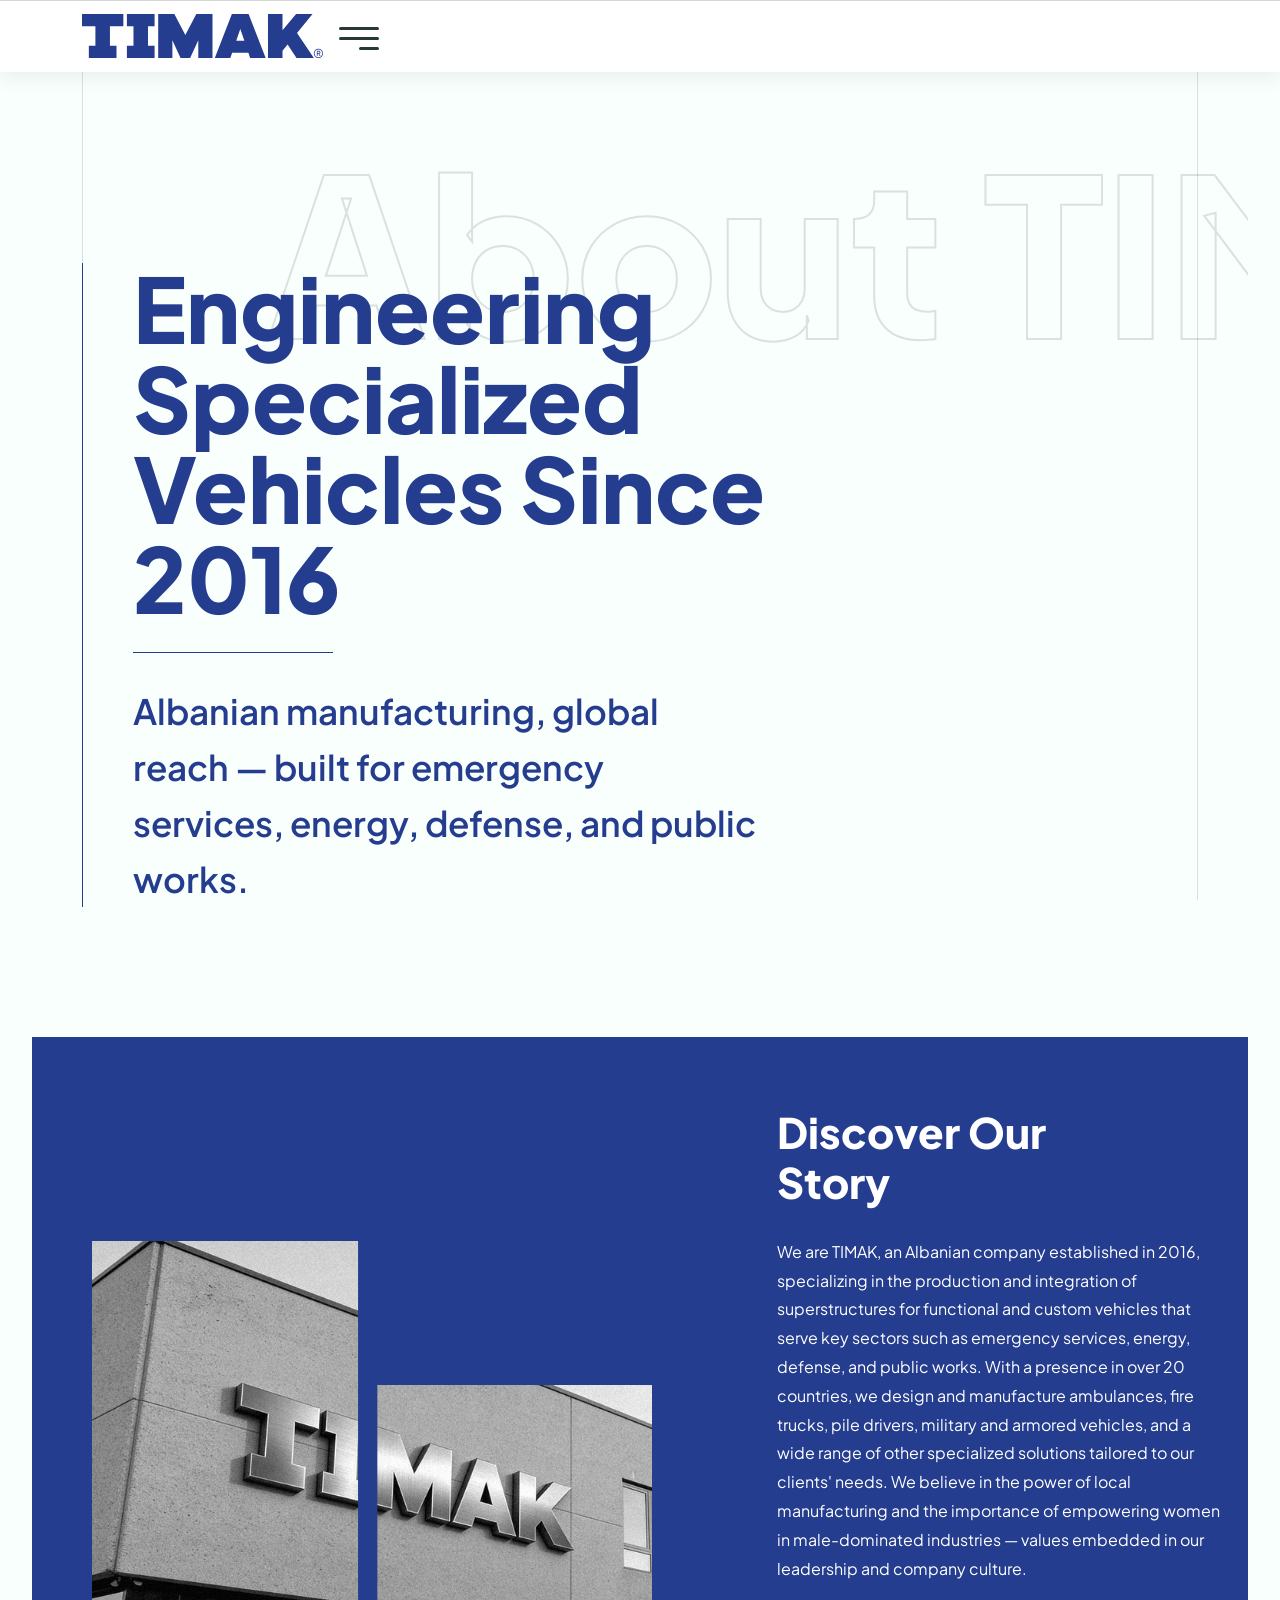
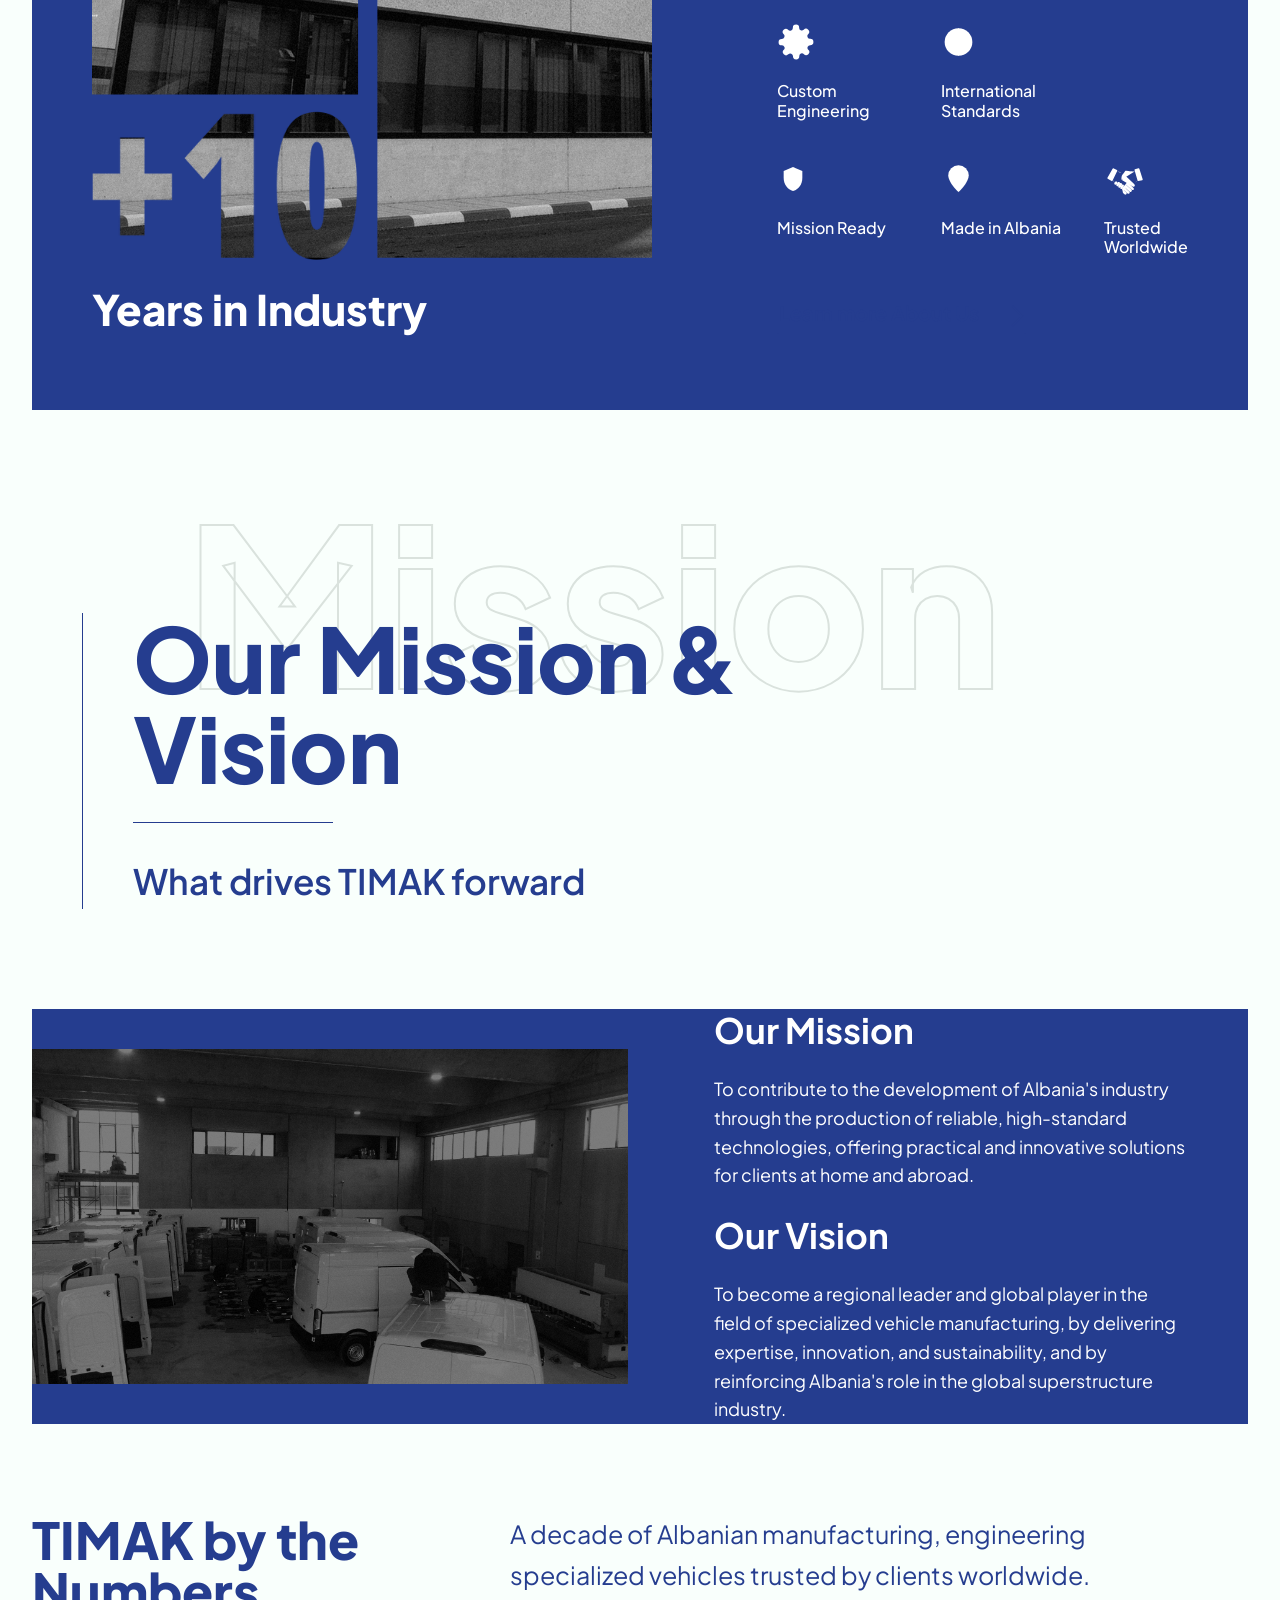
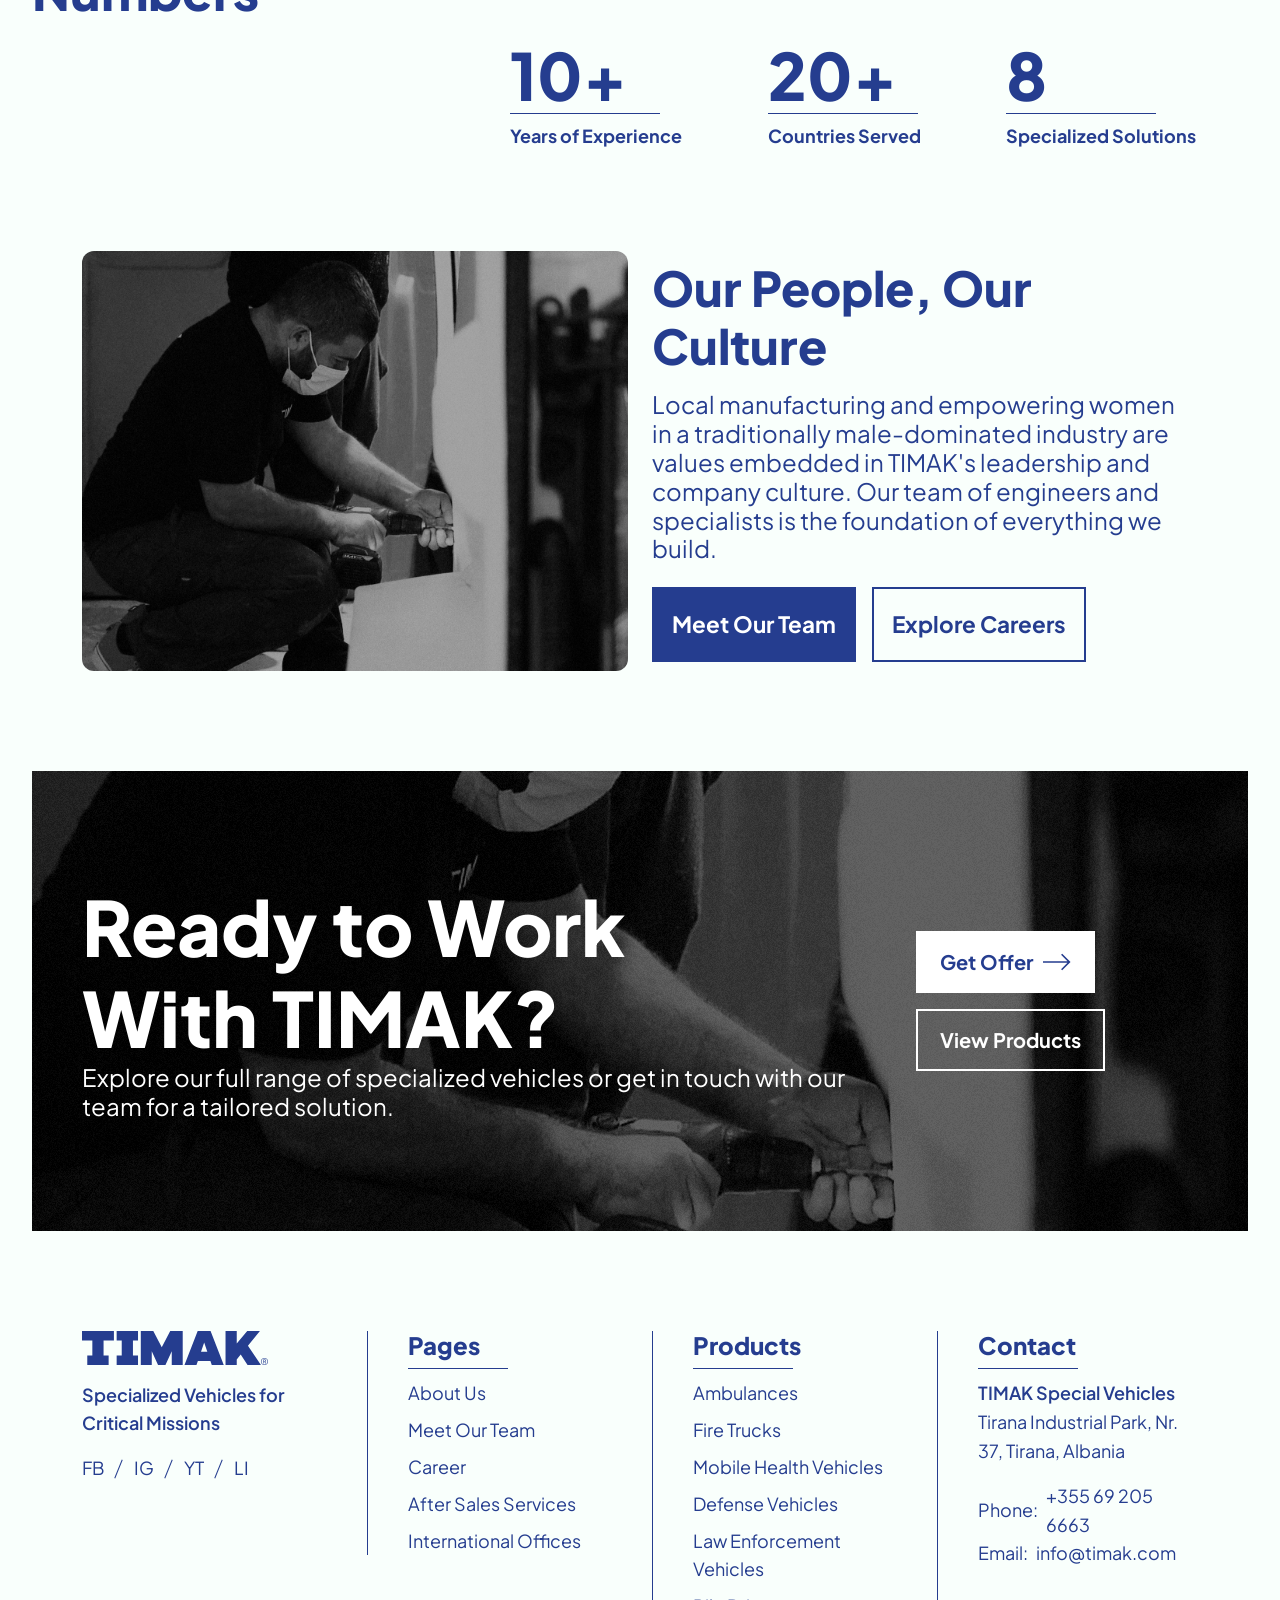
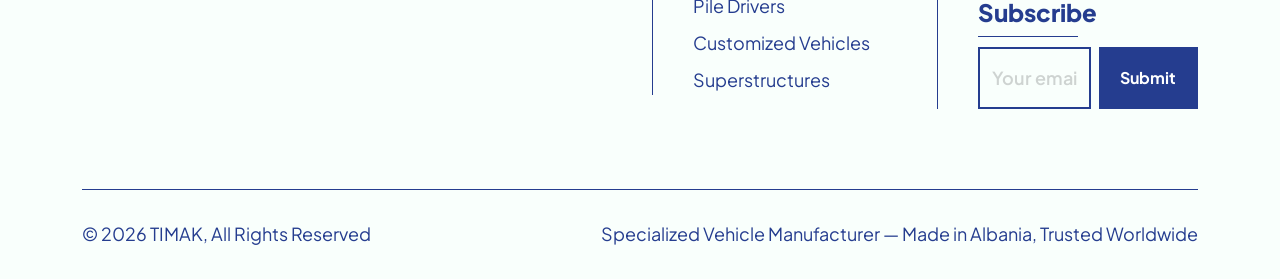
==== about-us.html @ 194fe2da "TIMAK first version" ====
<!doctype html>
<html lang="en">

	<head>
		<meta charset="utf-8">
        <meta name="theme-color"  content="#0e2a52">
		<meta name="viewport" content="width=device-width, initial-scale=1">
		<meta name="description" content="TIMAK is an Albanian manufacturer of specialized vehicles established in 2016 — ambulances, firefighting vehicles, defence vehicles, pile drivers, and superstructures, trusted in over 20 countries." data-i18n-content="seo.about.description">
		<title data-i18n-doctitle="seo.about.title">About Us | TIMAK Specialized Vehicle Manufacturer</title>
		<link rel="shortcut icon" type="images/png" href="assets/images/fav-icon/favicon.ico">

		<link rel="preconnect" href="https://fonts.googleapis.com">
		<link rel="preconnect" href="https://fonts.gstatic.com" crossorigin>
		<link href="https://fonts.googleapis.com/css2?family=Plus+Jakarta+Sans:ital,wght@0,300;0,400;0,500;0,600;0,700;0,800;1,400;1,500;1,600;1,700;1,800&display=swap" rel="stylesheet">

		<link rel="stylesheet" href="assets/css/swiper-bundle.min.css">
		<link rel="stylesheet" href="assets/css/odometer.css">
		<link rel="stylesheet" href="assets/css/animate.css">
		<link rel="stylesheet" href="assets/css/magnific-popup.css">
		<link rel="stylesheet" href="assets/css/style.css">
		<link rel="stylesheet" href="assets/css/rtl.css">

		<style>
			.timak-logo-header{ height:38px; width:auto; display:block; }
			.timak-logo-footer{ height:34px; width:auto; display:block; }
			@media (min-width: 1200px){ .timak-logo-header{ height:44px; } }
			.lang-dropdown .dropdown-menu{ min-width:6rem; }
			.team-placeholder{ background-image:url('assets/images/photos/TIMAK_15.jpg'); background-size:cover; background-position:center; }
			.about-value-image img{ width:100%; height:100%; object-fit:cover; border-radius:12px; }
			.about-contents-start{ max-width:560px; width:100%; }
			.about-contents-start img{ width:100%; height:auto; }
			.stroke-heading.about-svg-icon{ --bs-stroke-heading-color:#fff; }
			.about-value-image{ height:300px; }
			@media (min-width:768px){ .about-value-image{ height:360px; } }
			@media (min-width:992px){ .about-value-image{ height:420px; } }
		</style>

	</head>



	<body>
		<div class="page">

			<div class="w-100 h-100 position-fixed top-0 start-0 page-lines">
				<div class="container position-relative h-100">
					<span class="page-line-start position-absolute h-100"></span>
					<span class="page-line-end position-absolute h-100"></span>
				</div>
			</div>

			<!--Header Section ======================-->
			<header class="section-header header-1 industria-nav sticky-navbar header-bg-1">
				<nav class="navbar navbar-expand-xxl navbar-light nav-border hover-menu">
					<div class="container">
						<div class="d-flex align-items-center justify-content-between d-xxl-none">
							<a href="index.html" class="navbar-brand logo">
								<img src="assets/images/timak-logo-horizontal.svg" class="timak-logo-header" alt="TIMAK - Specialized Vehicle Manufacturer">
							</a>
							<a href="#" class="toggler-icon text-decoration-none d-block" data-bs-toggle="offcanvas" data-bs-target="#industriaNavbar" aria-controls="industriaNavbar" aria-label="Toggle navigation">
								<svg width="40" height="23" viewBox="0 0 40 23" fill="none" xmlns="http://www.w3.org/2000/svg">
									<line x1="1.5" y1="1.5" x2="38.5" y2="1.5" stroke="#253B2F" stroke-width="3" stroke-linecap="round"/>
									<line x1="1.5" y1="11.5" x2="38.5" y2="11.5" stroke="#253B2F" stroke-width="3" stroke-linecap="round"/>
									<line x1="21.5" y1="21.5" x2="38.5" y2="21.5" stroke="#253B2F" stroke-width="3" stroke-linecap="round"/>
								</svg>
							</a>
						</div>
						<div class="collapse navbar-collapse">
							<div class="d-flex align-items-center justify-content-between flex-grow-1">
								<a href="index.html" class="navbar-brand logo d-none d-xxl-flex align-items-center me-4" style="margin-right:56px;">
									<img src="assets/images/timak-logo-horizontal.svg" class="timak-logo-header" alt="TIMAK - Specialized Vehicle Manufacturer">
								</a>
								<ul class="navbar-nav flex-grow-1 align-items-xl-center justify-content-xl-between gap-3">
									<li class="nav-item">
										<a class="nav-link" href="index.html" aria-label="nav-links" data-i18n="nav.home">Home</a>
									</li>
									<li class="nav-item dropdown">
										<a class="nav-link d-flex gap-2 align-items-center" href="products.html" aria-label="nav-links" data-bs-toggle="dropdown-hover" aria-expanded="false"><span data-i18n="nav.products">Products</span><span class="dropdown-icon">
												<svg width="12" height="9" viewBox="0 0 12 9" fill="none" xmlns="http://www.w3.org/2000/svg">
													<path d="M11 8L6 2L1 8"/>
												</svg>
											</span>
										</a>
										<div class="dropdown-menu dropdown-menu-lg">
											<div class="row">
												<div class="col-lg-6">
													<div class="d-flex flex-column">
														<a class="dropdown-item" href="products.html#ambulances" aria-label="single-pages"><span class="link-hover-animation-1" data-i18n="nav.products.ambulances">Ambulances</span></a>
														<a class="dropdown-item" href="products.html#firefighting-vehicles" aria-label="single-pages"><span class="link-hover-animation-1" data-i18n="nav.products.firefighting">Firefighting Vehicles</span></a>
														<a class="dropdown-item" href="products.html#mobile-health-vehicles" aria-label="single-pages"><span class="link-hover-animation-1" data-i18n="nav.products.mobileHealth">Mobile Health Vehicles</span></a>
														<a class="dropdown-item" href="products.html#law-enforcement-vehicles" aria-label="single-pages"><span class="link-hover-animation-1" data-i18n="nav.products.lawEnforcement">Law Enforcement Vehicles</span></a>
													</div>
												</div>
												<div class="col-lg-6">
													<div class="d-flex flex-column dropdown-items-separator separator">
														<a class="dropdown-item" href="products.html#defence-vehicles" aria-label="single-pages"><span class="link-hover-animation-1" data-i18n="nav.products.defence">Defence Vehicles</span></a>
														<a class="dropdown-item" href="products.html#pile-drivers" aria-label="single-pages"><span class="link-hover-animation-1" data-i18n="nav.products.pileDrivers">Pile Drivers</span></a>
														<a class="dropdown-item" href="products.html#customized-vehicles" aria-label="single-pages"><span class="link-hover-animation-1" data-i18n="nav.products.customized">Customized Vehicles</span></a>
														<a class="dropdown-item" href="products.html#superstructures" aria-label="single-pages"><span class="link-hover-animation-1" data-i18n="nav.products.superstructures">SuperStructures</span></a>
													</div>
												</div>
											</div>
										</div>
									</li>
									<li class="nav-item">
										<a class="nav-link" href="after-sales-services.html" aria-label="nav-links" data-i18n="nav.afterSales">After Sales Services</a>
									</li>
									<li class="nav-item dropdown ">
                                        <a class="nav-link d-flex gap-2 align-items-center active" aria-current="page" href="#" aria-label="nav-links" data-bs-toggle="dropdown" aria-expanded="false"><span data-i18n="nav.company">Company</span><span class="dropdown-icon">
                                                <svg width="12" height="9" viewBox="0 0 12 9" fill="none" xmlns="http://www.w3.org/2000/svg">
                                                    <path d="M11 8L6 2L1 8"/>
                                                </svg>
                                            </span>
                                        </a>
                                        <ul class="dropdown-menu">
                                            <li><a class="dropdown-item" href="about-us.html" aria-label="single-pages"><span class="link-hover-animation-1" data-i18n="nav.company.aboutUs">About Us</span></a></li>
                                            <li><a class="dropdown-item" href="team.html" aria-label="single-pages"><span class="link-hover-animation-1" data-i18n="nav.company.team">Meet Our Team</span></a></li>
                                            <li><a class="dropdown-item" href="career.html" aria-label="single-pages"><span class="link-hover-animation-1" data-i18n="nav.company.career">Career</span></a></li>
                                            <li><a class="dropdown-item" href="international-offices.html" aria-label="single-pages"><span class="link-hover-animation-1" data-i18n="nav.company.offices">International Offices</span></a></li>
                                        </ul>
                                    </li>
									<li class="nav-item">
										<a class="nav-link" href="contact.html" data-i18n="nav.contact">Contact Us</a>
									</li>
									<li class="nav-item dropdown lang-dropdown">
										<a class="nav-link d-flex gap-2 align-items-center" href="#" aria-label="language switcher" data-bs-toggle="dropdown" aria-expanded="false">
											EN
											<span class="dropdown-icon">
												<svg width="12" height="9" viewBox="0 0 12 9" fill="none" xmlns="http://www.w3.org/2000/svg">
													<path d="M11 8L6 2L1 8"/>
												</svg>
											</span>
										</a>
										<ul class="dropdown-menu" data-lang-switcher>
											<li><a class="dropdown-item active" href="#" data-lang="en">EN</a></li>
											<li><a class="dropdown-item" href="#" data-lang="sq">SQ</a></li>
											<li><a class="dropdown-item" href="#" data-lang="ru">RU</a></li>
											<li><a class="dropdown-item" href="#" data-lang="es">ES</a></li>
											<li><a class="dropdown-item" href="#" data-lang="fr">FR</a></li>
											<li><a class="dropdown-item" href="#" data-lang="ar">AR</a></li>
										</ul>
									</li>
								</ul>
							</div>
						</div>
					</div>
					<!-- container-fluid -->
				</nav>

			</header>
			<!--Header Section ======================-->


			<!--Mobile-Header ======================-->
			<nav class="industria-nav" aria-label="Offcanvas navbar large">
				<div class="offcanvas offcanvas-end" data-bs-backdrop="static" tabindex="-1" id="industriaNavbar" aria-labelledby="industriaNavbarLabel">
					<div class="offcanvas-header">
						<span class="offcanvas-title" id="industriaNavbarLabel">
							<a href="index.html" class="navbar-brand logo">
								<img src="assets/images/timak-logo-horizontal.svg" class="timak-logo-header" alt="TIMAK - Specialized Vehicle Manufacturer">
							</a>
						</span>
						<button type="button" class="btn-close" data-bs-dismiss="offcanvas" aria-label="Close"></button>
					</div>
					<div class="offcanvas-body justify-content-between section-full-width">
						<ul class="navbar-nav flex-grow-1 align-items-xl-center gap-3 gap-xl-40 gap-xxl-50">
							<li class="nav-item">
								<a class="nav-link" href="index.html" aria-label="nav-links" data-i18n="nav.home">Home</a>
							</li>
							<li class="nav-item dropdown">
								<a class="nav-link d-flex gap-2 align-items-center" href="products.html" aria-label="nav-links" data-bs-toggle="dropdown-hover" aria-expanded="false"><span data-i18n="nav.products">Products</span><span class="dropdown-icon">
										<svg width="12" height="9" viewBox="0 0 12 9" fill="none" xmlns="http://www.w3.org/2000/svg">
											<path d="M11 8L6 2L1 8"/>
										</svg>
									</span>
								</a>
								<div class="dropdown-menu dropdown-menu-lg">
									<div class="row">
										<div class="col-lg-6">
											<div class="d-flex flex-column">
												<a class="dropdown-item" href="products.html#ambulances" aria-label="single-pages"><span class="link-hover-animation-1" data-i18n="nav.products.ambulances">Ambulances</span></a>
												<a class="dropdown-item" href="products.html#firefighting-vehicles" aria-label="single-pages"><span class="link-hover-animation-1" data-i18n="nav.products.firefighting">Firefighting Vehicles</span></a>
												<a class="dropdown-item" href="products.html#mobile-health-vehicles" aria-label="single-pages"><span class="link-hover-animation-1" data-i18n="nav.products.mobileHealth">Mobile Health Vehicles</span></a>
												<a class="dropdown-item" href="products.html#law-enforcement-vehicles" aria-label="single-pages"><span class="link-hover-animation-1" data-i18n="nav.products.lawEnforcement">Law Enforcement Vehicles</span></a>
											</div>
										</div>
										<div class="col-lg-6">
											<div class="d-flex flex-column dropdown-items-separator separator">
												<a class="dropdown-item" href="products.html#defence-vehicles" aria-label="single-pages"><span class="link-hover-animation-1" data-i18n="nav.products.defence">Defence Vehicles</span></a>
												<a class="dropdown-item" href="products.html#pile-drivers" aria-label="single-pages"><span class="link-hover-animation-1" data-i18n="nav.products.pileDrivers">Pile Drivers</span></a>
												<a class="dropdown-item" href="products.html#customized-vehicles" aria-label="single-pages"><span class="link-hover-animation-1" data-i18n="nav.products.customized">Customized Vehicles</span></a>
												<a class="dropdown-item" href="products.html#superstructures" aria-label="single-pages"><span class="link-hover-animation-1" data-i18n="nav.products.superstructures">SuperStructures</span></a>
											</div>
										</div>
									</div>
								</div>
							</li>
							<li class="nav-item">
								<a class="nav-link" href="after-sales-services.html" aria-label="nav-links" data-i18n="nav.afterSales">After Sales Services</a>
							</li>
							<li class="nav-item dropdown ">
								<a class="nav-link d-flex gap-2 align-items-center active" aria-current="page" href="#" aria-label="nav-links" data-bs-toggle="dropdown" aria-expanded="false"><span data-i18n="nav.company">Company</span><span class="dropdown-icon">
										<svg width="12" height="9" viewBox="0 0 12 9" fill="none" xmlns="http://www.w3.org/2000/svg">
											<path d="M11 8L6 2L1 8"/>
										</svg>
									</span>
								</a>
								<ul class="dropdown-menu">
									<li><a class="dropdown-item" href="about-us.html" aria-label="single-pages"><span class="link-hover-animation-1" data-i18n="nav.company.aboutUs">About Us</span></a></li>
									<li><a class="dropdown-item" href="team.html" aria-label="single-pages"><span class="link-hover-animation-1" data-i18n="nav.company.team">Meet Our Team</span></a></li>
									<li><a class="dropdown-item" href="career.html" aria-label="single-pages"><span class="link-hover-animation-1" data-i18n="nav.company.career">Career</span></a></li>
									<li><a class="dropdown-item" href="international-offices.html" aria-label="single-pages"><span class="link-hover-animation-1" data-i18n="nav.company.offices">International Offices</span></a></li>
								</ul>
							</li>
							<li class="nav-item">
								<a class="nav-link" href="contact.html" data-i18n="nav.contact">Contact Us</a>
							</li>
							<li class="nav-item dropdown lang-dropdown">
								<a class="nav-link d-flex gap-2 align-items-center" href="#" aria-label="language switcher" data-bs-toggle="dropdown" aria-expanded="false">
									EN
									<span class="dropdown-icon">
										<svg width="12" height="9" viewBox="0 0 12 9" fill="none" xmlns="http://www.w3.org/2000/svg">
											<path d="M11 8L6 2L1 8"/>
										</svg>
									</span>
								</a>
								<ul class="dropdown-menu" data-lang-switcher>
									<li><a class="dropdown-item active" href="#" data-lang="en">EN</a></li>
									<li><a class="dropdown-item" href="#" data-lang="sq">SQ</a></li>
									<li><a class="dropdown-item" href="#" data-lang="ru">RU</a></li>
									<li><a class="dropdown-item" href="#" data-lang="es">ES</a></li>
									<li><a class="dropdown-item" href="#" data-lang="fr">FR</a></li>
									<li><a class="dropdown-item" href="#" data-lang="ar">AR</a></li>
								</ul>
							</li>
						</ul>
						<div class="d-flex align-items-center gap-40 gap-xxl-50 pt-30 pt-xl-0">
							<div>
								<a href="contact.html" class="btn btn-primary"><span data-i18n="common.getOffer">Get Offer</span></a>
							</div>
						</div>
					</div>
				</div>
			</nav>
			<!--Mobile-Header ======================-->


			<!--Banner Section ======================-->
			<section class="section-banner position-relative about-1 pt-60">
				<div class="section-full-width">
					<div class="section-title-wrapper position-relative">
						<div class="scroll-move">
							<span class="scrolling-text display-1 fw-extra-bold stroke-title text-stroke stroke-width-2 stroke-opacity-20 stroke-color lh-1" data-i18n="about.banner.eyebrow">About TIMAK</span>
						</div>

						<div class="container">
							<div class="section-title section-separator">
								<h1 class="fw-extra-bold heading-title separator lh-1" data-i18n="home.about.title">Engineering Specialized Vehicles Since 2016</h1>
								<p class="fs-4 fw-semibold mb-0 subtitle subtitle-width" data-i18n="about.banner.subtitle">Albanian manufacturing, global reach — built for emergency services, energy, defense, and public works.</p>
							</div>
						</div>
					</div>
				</div>
			</section>
			<!--Banner Section ======================-->



			<!--About Section ======================-->
			<section class="section-about about-1 section-full-width">
				<div class="about-bg position-relative">
					<div class="d-none d-xl-block">
						<div class="about-contents-start d-flex flex-column gap-4">
							<img src="assets/images/photos/timak10+.png" class="img-fluid" style="max-width:750px;" alt="TIMAK headquarters signage - more than 10 years in the specialized vehicle industry" data-i18n-alt="home.about.imgAlt">
							<h3 class="display-4 fw-extra-bold mb-0 about-title-fs" data-i18n="home.about.yearsInIndustry">Years in Industry</h3>
						</div>
					</div>

					<div class="container">
						<div class="row justify-content-lg-end gy-50 gy-xl-0">
							<div class="col-xxl-6 offset-xxl-3 col-xl-5 offset-xl-3 col-lg-5 offset-lg-3">
								<div class="about-contents-end d-flex flex-column">
									<h3 class="display-4 fw-extra-bold about-title-mb about-title-width about-title-fs" data-i18n="home.about.storyTitle">Discover Our Story</h3>
									<p class="mb-0 about-description"><span data-i18n="home.about.storyText">We are TIMAK, an Albanian company established in 2016, specializing in the production and integration of superstructures for functional and custom vehicles that serve key sectors such as emergency services, energy, defense, and public works. With a presence in over 20 countries, we design and manufacture ambulances, fire trucks, pile drivers, military and armored vehicles, and a wide range of other specialized solutions tailored to our clients' needs. We believe in the power of local manufacturing and the importance of empowering women in male-dominated industries — values embedded in our leadership and company culture.</span>
									<div class="row about-items-pt g-40">
										<div class="col-6 col-sm-4 col-lg-5 col-xl-4 col-xxl-3">
											<div class="d-flex flex-column gap-20">
												<div class="stroke-heading about-svg-icon">
													<svg class="text-line-2" width="38" height="38" viewBox="0 0 24 24" fill="none" stroke-width="1.6" stroke-linecap="round" stroke-linejoin="round" xmlns="http://www.w3.org/2000/svg">
														<circle cx="12" cy="12" r="3"/>
														<path d="M19.4 15a1.65 1.65 0 0 0 .33 1.82l.06.06a2 2 0 1 1-2.83 2.83l-.06-.06a1.65 1.65 0 0 0-1.82-.33 1.65 1.65 0 0 0-1 1.51V21a2 2 0 0 1-4 0v-.09A1.65 1.65 0 0 0 9 19.4a1.65 1.65 0 0 0-1.82.33l-.06.06a2 2 0 1 1-2.83-2.83l.06-.06a1.65 1.65 0 0 0 .33-1.82 1.65 1.65 0 0 0-1.51-1H3a2 2 0 0 1 0-4h.09A1.65 1.65 0 0 0 4.6 9a1.65 1.65 0 0 0-.33-1.82l-.06-.06a2 2 0 1 1 2.83-2.83l.06.06a1.65 1.65 0 0 0 1.82.33H9a1.65 1.65 0 0 0 1-1.51V3a2 2 0 0 1 4 0v.09a1.65 1.65 0 0 0 1 1.51 1.65 1.65 0 0 0 1.82-.33l.06-.06a2 2 0 1 1 2.83 2.83l-.06.06a1.65 1.65 0 0 0-.33 1.82V9a1.65 1.65 0 0 0 1.51 1H21a2 2 0 0 1 0 4h-.09a1.65 1.65 0 0 0-1.51 1z"/>
													</svg>
												</div>
												<h6 class="fw-medium mb-0 about-list-title" data-i18n="home.about.item1">Custom Engineering</h6>
											</div>
										</div>
										<!-- col-3 -->
										<div class="col-6 col-sm-4 col-lg-6 col-xl-5 col-xxl-4">
											<div class="d-flex flex-column gap-20">
												<div class="stroke-heading about-svg-icon">
													<svg class="text-line-2" width="35" height="35" viewBox="0 0 24 24" fill="none" stroke-width="1.6" stroke-linecap="round" stroke-linejoin="round" xmlns="http://www.w3.org/2000/svg">
														<circle cx="12" cy="12" r="9.5"/>
														<line x1="2.5" y1="12" x2="21.5" y2="12"/>
														<path d="M12 2.5c2.5 2.6 4 6 4 9.5s-1.5 6.9-4 9.5c-2.5-2.6-4-6-4-9.5s1.5-6.9 4-9.5z"/>
													</svg>
												</div>
												<h6 class="fw-medium mb-0 about-list-title" data-i18n="home.about.item2">International Standards</h6>
											</div>
										</div>
										<!-- col-4 -->
										 <div class="col-6 col-sm-4 col-lg-5 col-xl-4 col-xxl-3">
											<div class="d-flex flex-column gap-20">
												<div class="stroke-heading about-svg-icon">
													<svg class="text-line-2" width="32" height="32" viewBox="0 0 24 24" fill="none" stroke-width="1.6" stroke-linecap="round" stroke-linejoin="round" xmlns="http://www.w3.org/2000/svg">
														<path d="M12 3l7 3v5.2c0 4.8-3 8.6-7 9.8-4-1.2-7-5-7-9.8V6l7-3z"/>
														<path d="M9 12.2l2 2 4-4.4"/>
													</svg>
												</div>
												<h6 class="fw-medium mb-0 about-list-title" data-i18n="home.about.item3">Mission Ready</h6>
											</div>
										 </div>

										<div class="col-6 col-sm-4 col-lg-5 col-xl-4 col-xxl-3">
											<div class="d-flex flex-column gap-20">
												<div class="stroke-heading about-svg-icon">
													<svg class="text-line-2" width="35" height="35" viewBox="0 0 24 24" fill="none" stroke-width="1.6" stroke-linecap="round" stroke-linejoin="round" xmlns="http://www.w3.org/2000/svg">
														<path d="M12 21s7-6.3 7-11.5A7 7 0 0 0 5 9.5C5 14.7 12 21 12 21z"/>
														<circle cx="12" cy="9.5" r="2.5"/>
													</svg>
												</div>
												<h6 class="fw-medium mb-0 about-list-title" data-i18n="home.about.item4">Made in Albania</h6>
											</div>
										</div>
										<div class="col-6 col-sm-4 col-lg-5 col-xl-3">
											<div class="d-flex flex-column gap-20">
												<div class="stroke-heading about-svg-icon">
													<svg class="text-line-2 handshake-icon" viewBox="0 0 451 429" fill="none" xmlns="http://www.w3.org/2000/svg">
														<title>Handshake icon</title>
														<g stroke="#FFFFFF" stroke-width="20" stroke-linecap="round" stroke-linejoin="round">
															<path d="M105 92 L146 114 Q152 117 149 124 L96 234 Q93 241 86 238 L42 211 Q36 208 39 201 L97 99 Q101 91 105 92 Z"/>
															<path d="M389 94 Q398 92 400 101 L437 218 Q439 225 432 228 L388 238 Q381 240 379 232 L345 115 Q343 107 350 105 Z"/>
															<path d="M149 126 C166 137 178 140 197 140"/>
															<path d="M96 229 C106 234 112 241 119 250"/>
															<path d="M348 128 C330 136 313 136 293 132"/>
															<path d="M379 232 C367 237 360 246 351 257"/>
															<path d="M197 222 C197 202 197 180 208 167 C217 154 226 146 239 123 C261 121 281 126 304 131 C321 134 338 132 350 126"/>
															<path d="M197 222 C211 223 217 211 219 193 C220 182 226 173 234 174 C241 174 248 184 257 192 L340 270 C351 280 351 293 342 299 C334 305 323 301 314 293"/>
															<path d="M266 249 L333 315 C342 324 338 336 328 339 C320 342 313 337 306 330 L242 273"/>
															<path d="M242 273 L311 337 C319 345 314 359 303 362 C296 364 289 359 283 353 L223 299"/>
															<path d="M223 299 L286 358 C294 365 290 378 279 382 C271 384 265 379 259 374 L204 322"/>
															<path d="M204 322 L252 366 C260 373 256 385 246 390 C237 394 230 387 224 381 L214 371"/>
															<path d="M127 246 C136 237 150 242 152 254 C154 262 146 273 138 278 C128 283 117 275 116 264 C115 257 120 251 127 246 Z"/>
															<path d="M154 253 C164 242 180 248 181 261 C182 269 170 287 162 293 C153 300 140 293 139 282 C138 275 147 262 154 253 Z"/>
															<path d="M181 263 C191 256 204 264 204 276 C204 284 191 303 183 310 C174 318 161 310 161 299 C161 290 173 270 181 263 Z"/>
															<path d="M203 279 C213 272 226 280 225 292 C224 301 212 318 204 325 C195 333 184 327 184 316 C184 307 195 286 203 279 Z"/>
															<path d="M224 300 C234 294 246 302 246 314 C246 322 238 336 230 341 C220 348 207 342 207 331 C207 322 216 306 224 300 Z"/>
														</g>
													</svg>
												</div>
												<h6 class="fw-medium mb-0 about-list-title" data-i18n="home.about.item5">Trusted Worldwide</h6>
											</div>
										</div>

									</div>
									<div class="pt-40">
										<a href="about-us.html" class="btn btn-link link-hover-animation-1 d-inline-flex gap-10 align-items-center"><span data-i18n="home.about.learnMore">Learn more About Us</span> <span>
											<svg width="35" height="22" viewBox="0 0 35 22" fill="none" xmlns="http://www.w3.org/2000/svg">
											<path fill-rule="evenodd" clip-rule="evenodd" d="M24 0.585815L34.4142 10.9999L24 21.4142L22.5858 20L30.5857 12L0 12L2.38419e-07 10L30.5858 10L22.5858 2.00003L24 0.585815Z"/>
											</svg></span>
										</a>
									</div>
								</div>
							</div>
							<div class="col-xl-6">
								<div class="about-contents-start d-flex flex-column gap-4 d-xl-none">
									<img src="assets/images/photos/timak10+.png" class="img-fluid wow slideInLeft" alt="TIMAK headquarters signage - more than 10 years in the specialized vehicle industry" data-i18n-alt="home.about.imgAlt">
									<h3 class="display-4 fw-extra-bold mb-0 about-title-fs" data-i18n="home.about.yearsInIndustry">Years in Industry</h3>
								</div>
							</div>
						</div>
					</div>

				</div>
				<!-- about-bg -->
			</section>
			<!--About Section ======================-->



			<!--Mission & Vision Section ======================-->
			<section class="section-expertise section-full-width position-relative">
				<div class="section-title-wrapper position-relative">
					<div class="scroll-move">
						<span class="scrolling-text display-1 fw-extra-bold stroke-title text-stroke stroke-width-2 stroke-opacity-20 stroke-color lh-1" data-i18n="about.mission.eyebrow">Mission</span>
					</div>

					<div class="container">
						<div class="section-title section-separator">
							<h2 class="fw-extra-bold heading-title separator lh-1" data-i18n="about.mission.title">Our Mission & Vision</h2>
							<p class="fs-4 fw-semibold mb-0 subtitle subtitle-width" data-i18n="about.mission.subtitle">What drives TIMAK forward</p>
						</div>
					</div>
				</div>
				<!-- section-title-wrapper -->

				<div class="expertise-wrapper overflow-x-hidden">
					<div class="row align-items-center">
						<div class="col-lg-6">
							<div class="expertise-image overflow-hidden">
								<img src="assets/images/photos/TIMAK_9.jpg" class="img-fluid w-100 wow slideInLeft" alt="TIMAK vehicle assembly workshop in Tirana" data-i18n-alt="about.mission.imgAlt">
							</div>
						</div>
						<div class="col-lg-6">
							<div class="container">
								<div class="expertise-inner py-40 py-lg-0">
									<h4 class="mb-4 mb-xxl-40" data-i18n="about.mission.missionHeading">Our Mission</h4>
									<p class="mb-4 mb-xxl-40" data-i18n="about.mission.missionText">To contribute to the development of Albania's industry through the production of reliable, high-standard technologies, offering practical and innovative solutions for clients at home and abroad.</p>
									<h4 class="mb-4 mb-xxl-40" data-i18n="about.mission.visionHeading">Our Vision</h4>
									<p class="mb-0" data-i18n="about.mission.visionText">To become a regional leader and global player in the field of specialized vehicle manufacturing, by delivering expertise, innovation, and sustainability, and by reinforcing Albania's role in the global superstructure industry.</p>
								</div>
							</div>
						</div>
					</div>
				</div>

			</section>
			<!--Mission & Vision Section ======================-->



			<!--Counter Section ======================-->
			<div class="event-counter position-relative section-full-width pt-50 pt-md-90 pt-xxl-120">
				<div class="event-wrapper">
					<div class="row gy-50 gy-lg-0">
						<div class="col-lg-4">
							<h3 class="display-4 mb-0 sticky-elements lh-1 counter-title fw-extra-bold" data-i18n="about.counter.title">TIMAK by the Numbers</h3>
						</div>
						<div class="col-lg-7">
							<div class="d-flex flex-column gap-30 gap-lg-40 counter-contents">
								<p class="mb-0 custom-text text-secondary" data-i18n="about.counter.text">A decade of Albanian manufacturing, engineering specialized vehicles trusted by clients worldwide.</p>
								<ul class="list-unstyled mb-0 d-flex flex-wrap flex-md-nowrap gap-30 gap-md-0 justify-content-md-between">
									<li class="">
										<h3 class="separator counter-number fw-extra-bold d-flex align-items-center">
											 <span>10</span><span class="odometer-icon">+</span>
										</h3>
										<p class="counter-text fw-bold mb-0 mt-1 mt-lg-2 mt-xxl-3" data-i18n="home.why.stat1">Years of Experience</p>
									</li>
									<li class="">
										<h3 class="separator counter-number fw-extra-bold d-flex align-items-center">
											 <span>20</span><span class="odometer-icon">+</span>
										</h3>
										<p class="counter-text fw-bold mb-0 mt-1 mt-lg-2 mt-xxl-3" data-i18n="home.why.stat2">Countries Served</p>

									</li>
									<li class="">
										<h3 class="separator counter-number fw-extra-bold d-flex align-items-center">
											 <span>8</span>
										</h3>
										<p class="counter-text fw-bold mb-0 mt-1 mt-lg-2 mt-xxl-3" data-i18n="home.why.stat3">Specialized Solutions</p>
									</li>
								</ul>
							</div>
						</div>
					</div>
				</div>
			</div>
			<!--Counter Section ======================-->



			<!--Values Section ======================-->
			<section class="section-full-width overflow-x-hidden pt-50 pt-lg-100 pt-xxl-120">
				<div class="container">
					<div class="row align-items-center gy-40">
						<div class="col-lg-6">
							<div class="about-value-image">
								<img src="assets/images/photos/TIMAK_2.jpg" alt="TIMAK technician installing equipment on a specialized vehicle" data-i18n-alt="about.values.imgAlt">
							</div>
						</div>
						<div class="col-lg-6">
							<h2 class="fw-extra-bold heading-title heading-title-compact mb-3" data-i18n="about.values.title">Our People, Our Culture</h2>
							<p class="fs-5 mb-4" data-i18n="about.values.text">Local manufacturing and empowering women in a traditionally male-dominated industry are values embedded in TIMAK's leadership and company culture. Our team of engineers and specialists is the foundation of everything we build.</p>
							<div class="d-flex flex-wrap gap-3">
								<a href="team.html" class="btn btn-lg btn-primary" data-i18n="nav.company.team">Meet Our Team</a>
								<a href="career.html" class="btn btn-lg btn-outline-secondary" data-i18n="about.values.cta2">Explore Careers</a>
							</div>
						</div>
					</div>
				</div>
			</section>
			<!--Values Section ======================-->


			<!--Feedback Section (CTA) ======================-->
			<section id="feedback" class="section-feedback feedback-1 pt-50 pt-lg-100 pt-xxl-120">
				<div class="section-full-width">
					<div class="feedback-wrapper feedback-bg-1 position-relative">
						<div class="container">
							<div class="feedback-content d-flex flex-column gap-40 flex-md-row align-items-md-center justify-content-md-between">
								<div>
									<h2 class="fw-extra-bold feedback-title display-4 mb-3" data-i18n="about.feedback.title">Ready to Work With TIMAK?</h2>
									<p class="mb-0 fs-5" data-i18n="about.feedback.text">Explore our full range of specialized vehicles or get in touch with our team for a tailored solution.</p>
								</div>
								<div class="industria-button d-flex flex-wrap gap-3">
									<a href="contact.html" class="btn btn-xl btn-white gap-10">
										<span data-i18n="common.getOffer">Get Offer</span>
										<svg class="arrow" width="35" height="22" viewBox="0 0 35 22" fill="none" xmlns="http://www.w3.org/2000/svg"><path fill-rule="evenodd" clip-rule="evenodd" d="M24 0.585815L34.4142 10.9999L24 21.4142L22.5858 20L30.5857 12L0 12L2.38419e-07 10L30.5858 10L22.5858 2.00003L24 0.585815Z"></path></svg>
									</a>
									<a href="products.html" class="btn btn-xl btn-outline-white gap-10" data-i18n="about.feedback.cta2">View Products</a>
								</div>
							</div>
						</div>
					</div>
				</div>
			</section>
			<!--Feedback Section ======================-->


			<!--Footer Section ======================-->
			<footer class="section-footer pt-5 pt-lg-100 pt-xxl-120 section-full-width position-relative">
				<div class="container">
					<div class="footer-contents">
						<div class="row gy-5 gy-lg-0">
							<div class="col-lg-3">
								<div>
									<a class="navbar-brand py-0" href="index.html">
									<span class="logo"><img src="assets/images/timak-logo-horizontal.svg" class="timak-logo-footer" alt="TIMAK logo"></span>
									</a>
									<p class="py-10 py-lg-3 mb-0 fw-semibold"><span data-i18n="footer.tagline">Specialized Vehicles for Critical Missions</span></p>
									<ul class="contact-lists list-unstyled mb-0 d-flex">
										<li><a href="https://www.facebook.com/timakalbania" target="_blank" rel="noopener" class="link-hover-animation-1 text-decoration-none text-uppercase">fb</a></li>
										<li><a href="https://www.instagram.com/timakofficial/" target="_blank" rel="noopener" class="link-hover-animation-1 text-decoration-none text-uppercase">ig</a></li>
										<li><a href="https://www.youtube.com/channel/UCKZ67lQ3aa48U2AndTVSTgg" target="_blank" rel="noopener" class="link-hover-animation-1 text-decoration-none text-uppercase">yt</a></li>
										<li><a href="https://www.linkedin.com/company/timak/" target="_blank" rel="noopener" class="link-hover-animation-1 text-decoration-none text-uppercase">li</a></li>
									</ul>
								</div>
							</div>
							<div class="col-lg-3 col-xxl-2">
								<div class="address-details">
									<h5 class="fw-extra-bold separator"><span data-i18n="footer.pages">Pages</span></h5>
									<ul class="list-unstyled d-flex flex-column gap-2 mb-0">
										<li><a href="about-us.html" class="text-decoration-none link-hover-animation-1" data-i18n="footer.pages.aboutUs">About Us</a></li>
										<li><a href="team.html" class="text-decoration-none link-hover-animation-1" data-i18n="footer.pages.team">Meet Our Team</a></li>
										<li><a href="career.html" class="text-decoration-none link-hover-animation-1" data-i18n="footer.pages.career">Career</a></li>
										<li><a href="after-sales-services.html" class="text-decoration-none link-hover-animation-1" data-i18n="footer.pages.afterSales">After Sales Services</a></li>
										<li><a href="international-offices.html" class="text-decoration-none link-hover-animation-1" data-i18n="footer.pages.offices">International Offices</a></li>
									</ul>
								</div>
							</div>
							<div class="col-lg-3 col-xxl-3">
								<div class="address-details">
									<h5 class="fw-extra-bold separator"><span data-i18n="footer.products">Products</span></h5>
									<ul class="list-unstyled d-flex flex-column gap-2 mb-0">
										<li><a href="products.html#ambulances" class="text-decoration-none link-hover-animation-1" data-i18n="footer.products.ambulances">Ambulances</a></li>
										<li><a href="products.html#firefighting-vehicles" class="text-decoration-none link-hover-animation-1" data-i18n="footer.products.fireTrucks">Fire Trucks</a></li>
										<li><a href="products.html#mobile-health-vehicles" class="text-decoration-none link-hover-animation-1" data-i18n="footer.products.mobileHealth">Mobile Health Vehicles</a></li>
										<li><a href="products.html#defence-vehicles" class="text-decoration-none link-hover-animation-1" data-i18n="footer.products.defenseVehicles">Defense Vehicles</a></li>
										<li><a href="products.html#law-enforcement-vehicles" class="text-decoration-none link-hover-animation-1" data-i18n="footer.products.lawEnforcement">Law Enforcement Vehicles</a></li>
										<li><a href="products.html#pile-drivers" class="text-decoration-none link-hover-animation-1" data-i18n="footer.products.pileDrivers">Pile Drivers</a></li>
										<li><a href="products.html#customized-vehicles" class="text-decoration-none link-hover-animation-1" data-i18n="footer.products.customized">Customized Vehicles</a></li>
										<li><a href="products.html#superstructures" class="text-decoration-none link-hover-animation-1" data-i18n="footer.products.superstructures">Superstructures</a></li>
									</ul>
								</div>
							</div>
							<div class="col-lg-3 col-xxl-4">
								<div class="address-details">
									<h5 class="fw-extra-bold separator"><span data-i18n="footer.contact">Contact</span></h5>
									<div class="footer-address">
										<p class="fw-semibold mb-0"><span data-i18n="footer.companyName">TIMAK Special Vehicles</span></p>
										<p><span data-i18n="footer.address">Tirana Industrial Park, Nr. 37, Tirana, Albania</span></p>
									</div>
									<div class="d-flex flex-column mb-30">
										<p class="mb-0 d-flex align-items-center gap-2"><span data-i18n="footer.phoneLabel">Phone:</span> <a href="tel:+355692056663" class="text-decoration-none link-hover-animation-1">+355 69 205 6663</a></p>
										<p class="mb-0 d-flex align-items-center gap-2"><span data-i18n="footer.emailLabel">Email:</span> <a href="mailto:info@timak.com" class="text-decoration-none link-hover-animation-1">info@timak.com</a></p>
									</div>
									<h5 class="fw-extra-bold separator"><span data-i18n="footer.subscribe">Subscribe</span></h5>
									<form action="#" class="d-flex gap-2">
										<input type="email" class="form-control" placeholder="Your email address" aria-label="Subscribe to TIMAK newsletter" data-i18n-placeholder="footer.emailPlaceholder" required>
										<button type="submit" class="btn btn-primary"><span data-i18n="common.submit">Submit</span></button>
									</form>
								</div>
							</div>
						</div>
					</div>
					<div class="copyright d-flex flex-column gap-2 flex-lg-row justify-content-lg-between align-items-lg-center text-center text-sm-start">
						<p class="mb-0">&copy; <span class="dynamic-year"></span> <span data-i18n="footer.copyright">TIMAK, All Rights Reserved</span></p>
						<p class="mb-0"><span data-i18n="footer.bottomTagline">Specialized Vehicle Manufacturer — Made in Albania, Trusted Worldwide</span></p>
					</div>
				</div>
			</footer>
			<!--Footer Section ======================-->

			<!--Back-to-top ======================-->
			<div class="progressCounter progressScroll progress-scroll-opacity-0">
				<div class="progressScroll-border">
				  <div class="progressScroll-circle">
					<span class="progressScroll-text text-white">
						<svg width="24" height="24" viewBox="0 0 54 54" fill="none" xmlns="http://www.w3.org/2000/svg"><path d="M12.1758 41.7882C11.4955 41.1079 11.4388 40.0401 12.0057 39.2953L12.1758 39.1007L39.0508 12.2256C39.7929 11.4835 40.9962 11.4835 41.7383 12.2256C42.4186 12.9059 42.4753 13.9737 41.9084 14.7185L41.7383 14.9131L14.8633 41.7882C14.1211 42.5303 12.9179 42.5303 12.1758 41.7882Z"/><path d="M18.7659 15.5153C17.7163 15.5175 16.8637 14.6685 16.8614 13.619C16.8594 12.6649 17.5608 11.8735 18.4769 11.7358L18.7577 11.7146L40.3903 11.668C41.3473 11.6659 42.14 12.3714 42.2746 13.2906L42.2947 13.5723L42.25 35.2067C42.2478 36.2562 41.3952 37.1052 40.3457 37.1031C39.3916 37.1011 38.6031 36.3963 38.4693 35.4797L38.4493 35.1988L38.489 15.4727L18.7659 15.5153Z"/></svg>
					</span>
					</div>
				</div>
			</div>
			<!--Back-to-top ======================-->

		</div>
		<!-- pages -->

			<script src="assets/js/jquery-3.7.0.min.js"></script>
			<script src="assets/js/lenis.min.js"></script>
			<script src="assets/js/bootstrap.bundle.min.js"></script>
			<script src="assets/js/swiper-bundle.min.js"></script>
			<script src="assets/js/jquery.magnific-popup.min.js"></script>
			<script src="assets/js/anime.min.js"></script>
			<script src="assets/js/animate.js"></script>
			<script src="assets/js/wow.min.js"></script>
			<script src="assets/js/odometer.js"></script>
			<script src="assets/js/jquery.progressScroll.min.js"></script>
			<script src="assets/js/gsap.min.js"></script>
			<script src="assets/js/scrollTrigger.min.js"></script>
			<script src="assets/js/script.js"></script>
			<script src="assets/js/i18n/i18n-data-shared.js"></script>
			<script src="assets/js/i18n/i18n-data-home.js"></script>
			<script src="assets/js/i18n/i18n-data-about.js"></script>
			<script src="assets/js/i18n/i18n-engine.js"></script>
	</body>
</html>
---- assets/css/rtl.css ----
/* TIMAK RTL support — everything here is scoped under [dir="rtl"] (set on <html> only
   when Arabic is the active language by the i18n engine) so it has zero effect on the
   LTR languages (EN, SQ, RU, ES, FR). This file loads after style.css so it can win
   on specificity ties. The bundled Bootstrap build in style.css uses physical
   left/right properties (not CSS logical properties), so utility classes do not
   auto-flip with dir="rtl" — the overrides below mirror the specific ones actually
   used across the site rather than reimplementing all of Bootstrap's RTL variant. */

[dir="rtl"] {
	direction: rtl;
}

[dir="rtl"] body {
	text-align: right;
}

/* Numbers, emails, phone numbers, model names and URLs must stay LTR and readable
   even inside an RTL page. */
[dir="rtl"] a[href^="tel:"],
[dir="rtl"] a[href^="mailto:"],
[dir="rtl"] a[href^="http"],
[dir="rtl"] .timak-product-eyebrow,
[dir="rtl"] .product-hero-title,
[dir="rtl"] .product-version-title {
	direction: ltr;
	unicode-bidi: isolate;
}
[dir="rtl"] .footer-address a[href^="tel:"],
[dir="rtl"] .footer-address ~ * a[href^="mailto:"] {
	direction: ltr;
	unicode-bidi: isolate;
}

/* ===== Generic alignment utilities actually used on the site ===== */
[dir="rtl"] .text-start { text-align: right; }
[dir="rtl"] .text-end { text-align: left; }
[dir="rtl"] .text-sm-start { text-align: right; }
[dir="rtl"] .text-lg-end { text-align: left; }

/* ===== Logical-named spacing utilities that are physical (left/right) in this
   bundled Bootstrap build, mirrored for the exact classes used on the site ===== */
[dir="rtl"] .me-4 { margin-right: 0; margin-left: 1.5rem; }
[dir="rtl"] .ms-0 { margin-left: 0; margin-right: 0; }
[dir="rtl"] .start-0 { left: auto; right: 0; }
[dir="rtl"] .end-0 { right: auto; left: 0; }
@media (min-width: 992px) {
	[dir="rtl"] .ms-lg-n30 { margin-left: 0; margin-right: -1.875rem; }
}
@media (min-width: 1200px) {
	[dir="rtl"] .ms-xl-0 { margin-left: 0; margin-right: 0; }
}
@media (min-width: 1400px) {
	[dir="rtl"] .ms-xxl-0 { margin-left: 0; margin-right: 0; }
}

/* ===== Dropdowns (nav Products/Company/language menus) ===== */
[dir="rtl"] .dropdown-menu {
	text-align: right;
}
[dir="rtl"] .dropdown-menu[data-bs-popper] {
	left: auto;
	right: 0;
}

/* ===== Directional icons — arrows should point toward reading-start in RTL ===== */
[dir="rtl"] .btn svg[viewBox="0 0 35 22"],
[dir="rtl"] .next-btn svg,
[dir="rtl"] .prev-btn svg,
[dir="rtl"] svg.arrow,
[dir="rtl"] svg.arrow-reverse {
	transform: scaleX(-1);
}

/* ===== Forms ===== */
[dir="rtl"] .form-control,
[dir="rtl"] textarea.form-control,
[dir="rtl"] select.form-select {
	text-align: right;
}

/* ===== Category jump-nav / progress indicator (products.html) ===== */
[dir="rtl"] .category-jumpnav ul {
	padding-right: 0;
}
[dir="rtl"] .products-progress-fill {
	right: 0;
	left: auto;
}

/* ===== Footer columns already reflow correctly via Bootstrap's row/col flex order
   under dir="rtl" (native browser behavior); only the icon-in-text bits need help. */
[dir="rtl"] .footer-address,
[dir="rtl"] .d-flex.flex-column.mb-30 p {
	text-align: right;
}

/* ===== Mobile offcanvas menu: mirror it to open from the left (the RTL "start"
   edge) instead of the right. Bootstrap's .offcanvas-end is hardcoded to the right
   edge (right:0; transform:translateX(100%)) since this build uses physical
   properties; re-anchor it to the left and reverse the slide-in transform so it
   still resolves to translateX(0) (via the existing .show/.showing rule) when open. */
[dir="rtl"] .offcanvas.offcanvas-end {
	right: auto;
	left: 0;
	border-left: 0;
	border-right: var(--bs-offcanvas-border-width) solid var(--bs-offcanvas-border-color);
	transform: translateX(-100%);
}
[dir="rtl"] .offcanvas.offcanvas-end.showing,
[dir="rtl"] .offcanvas.offcanvas-end.show:not(.hiding) {
	transform: none;
}
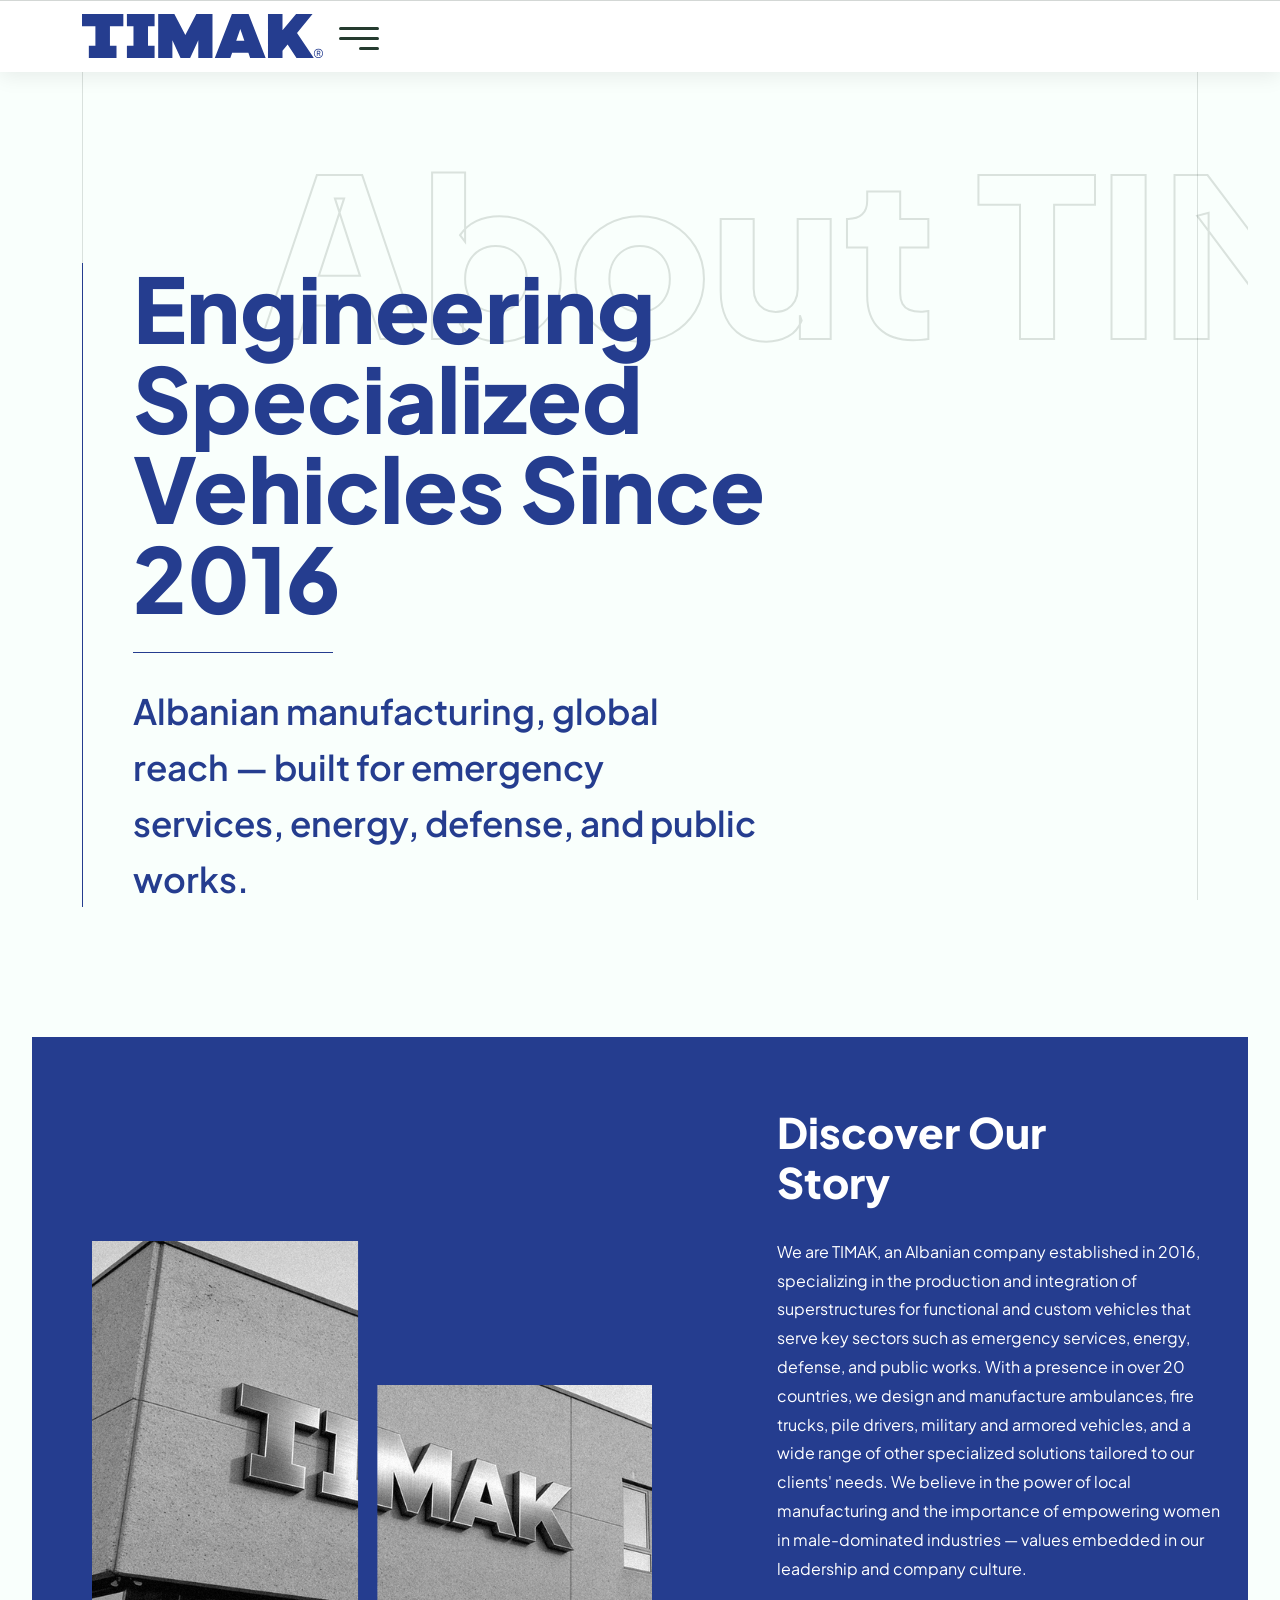
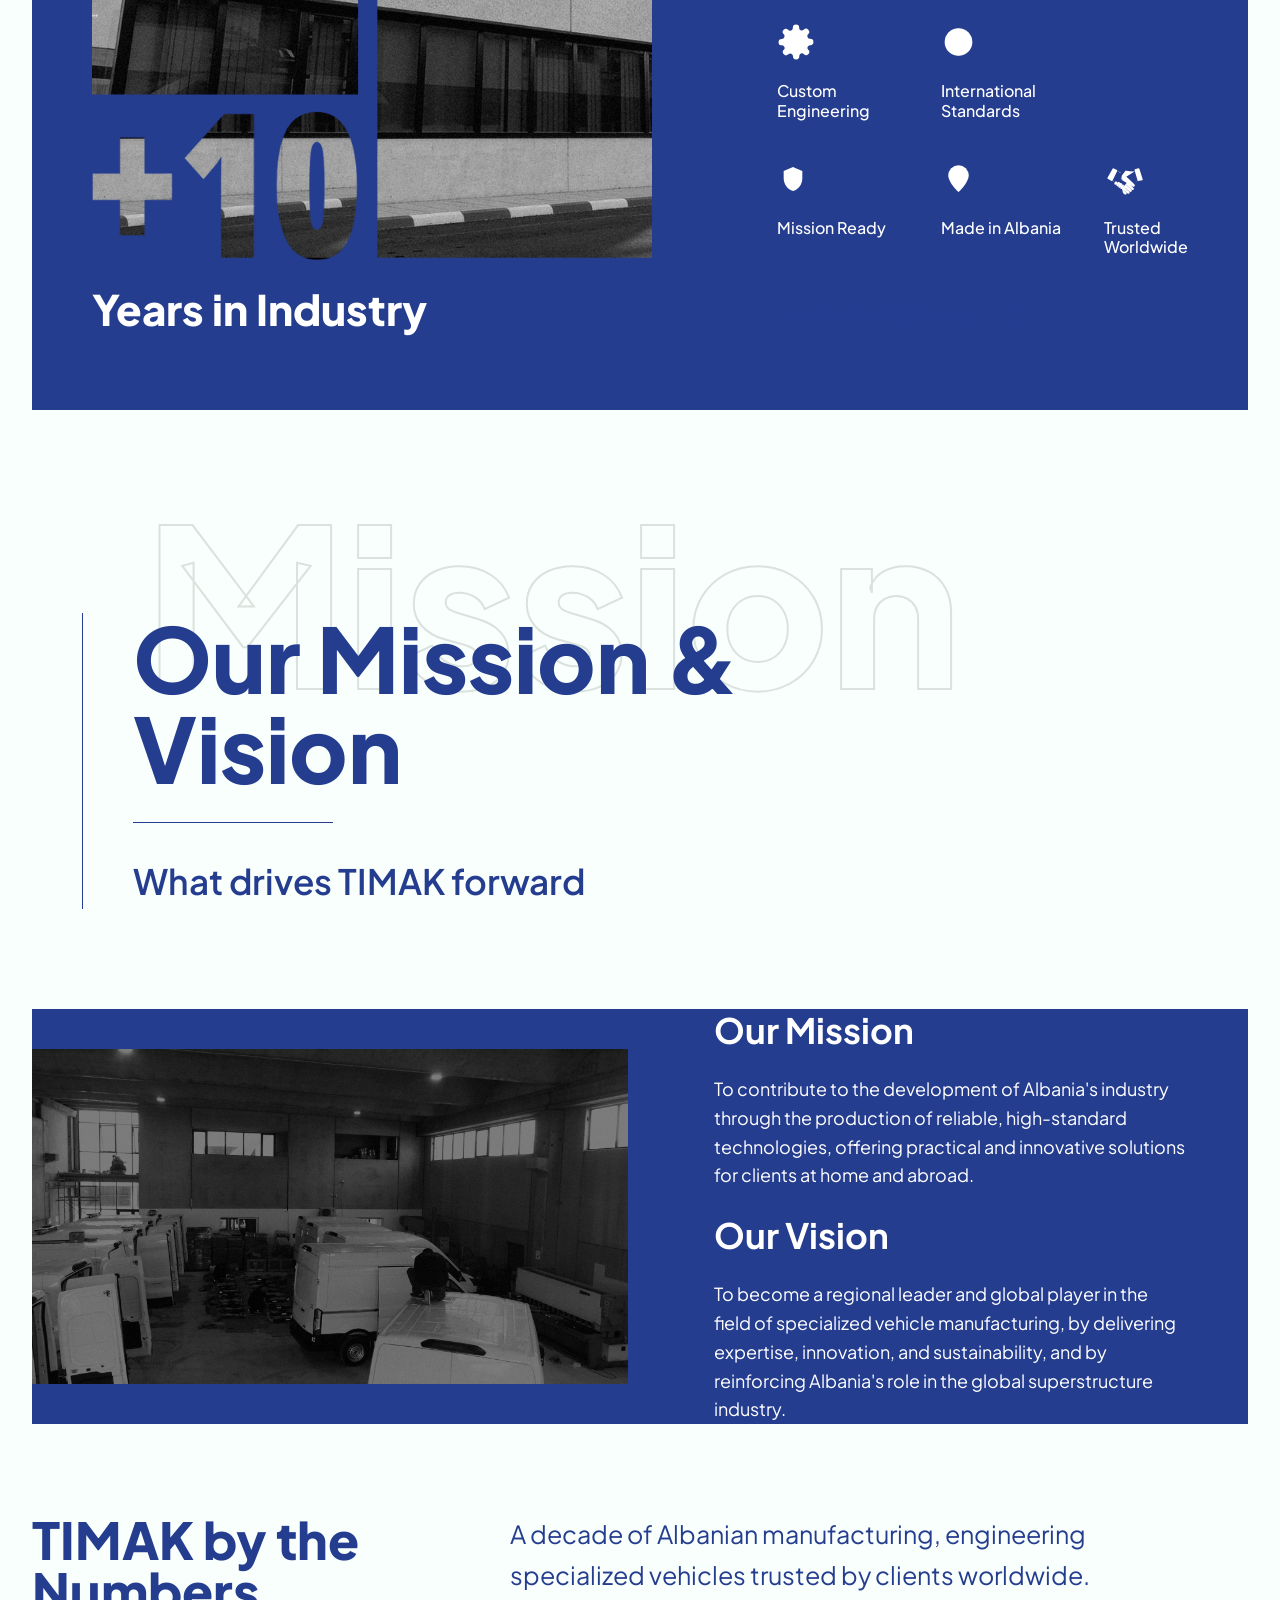
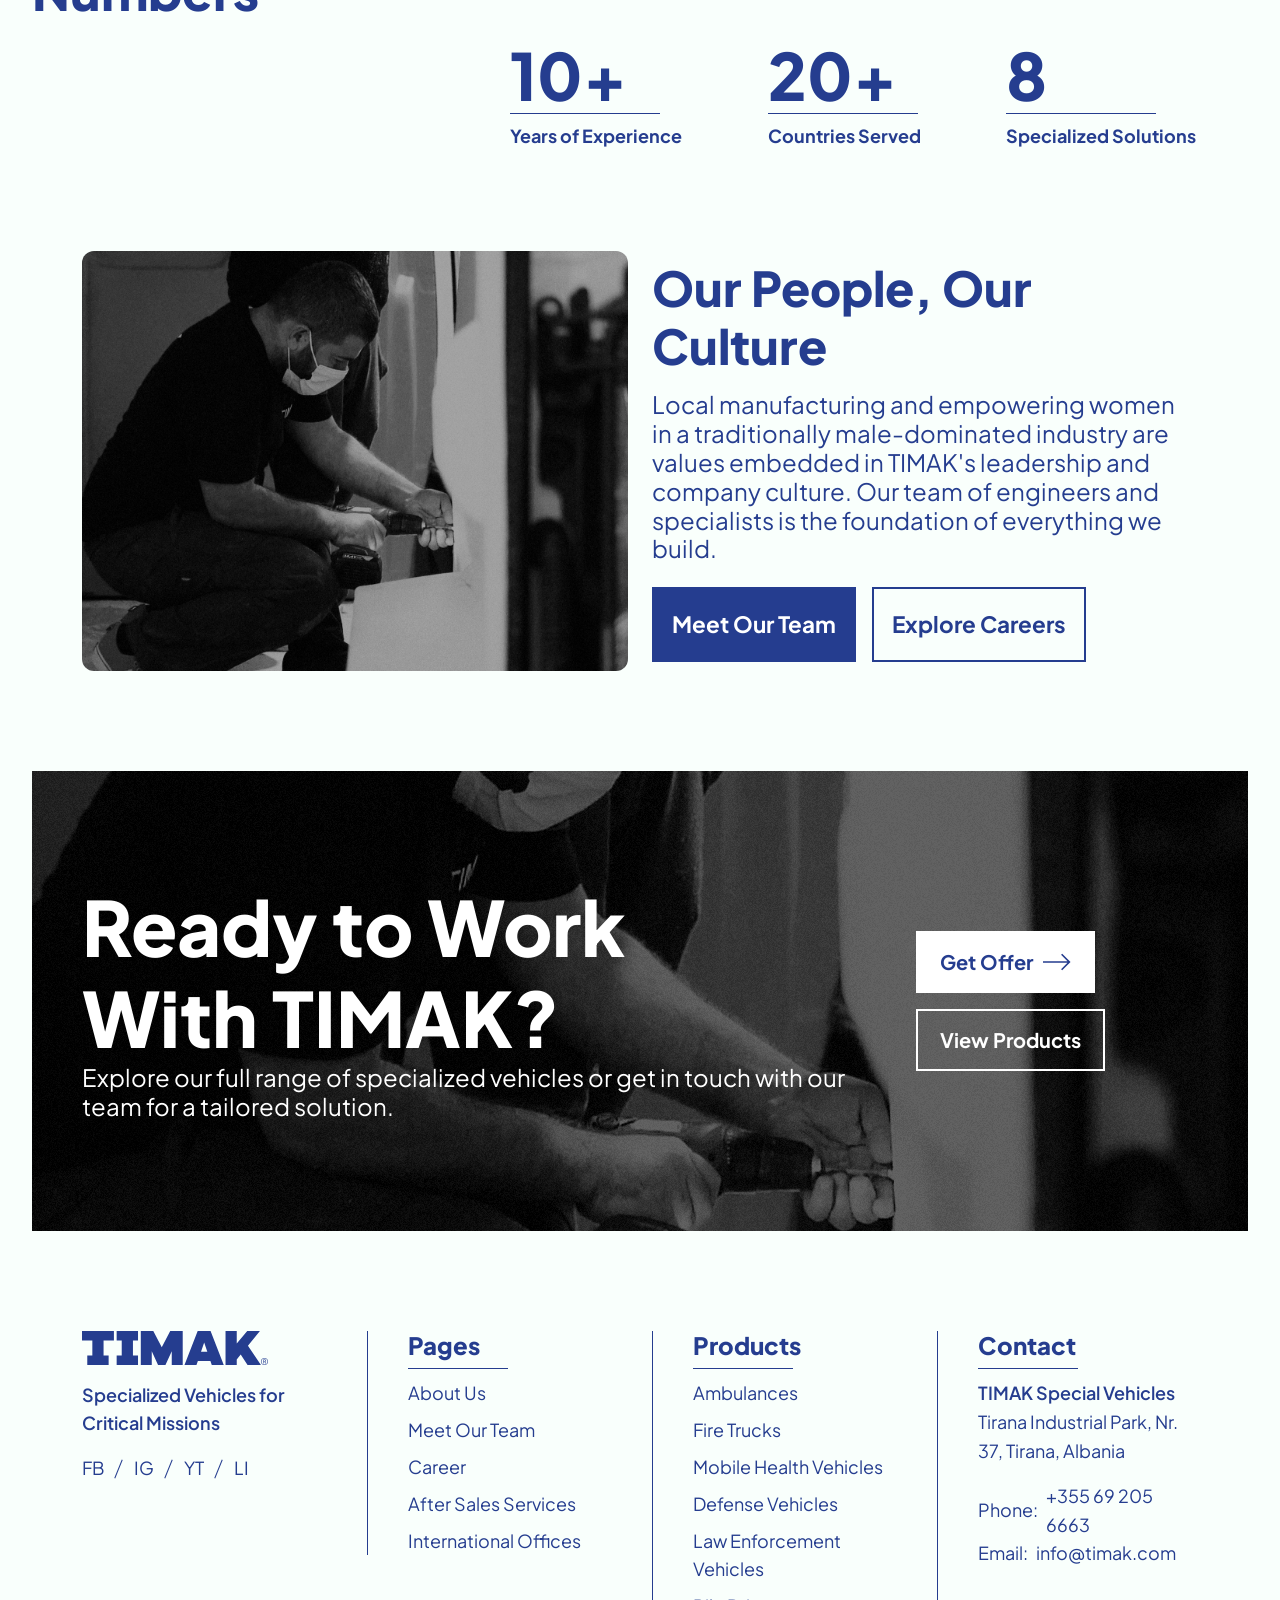
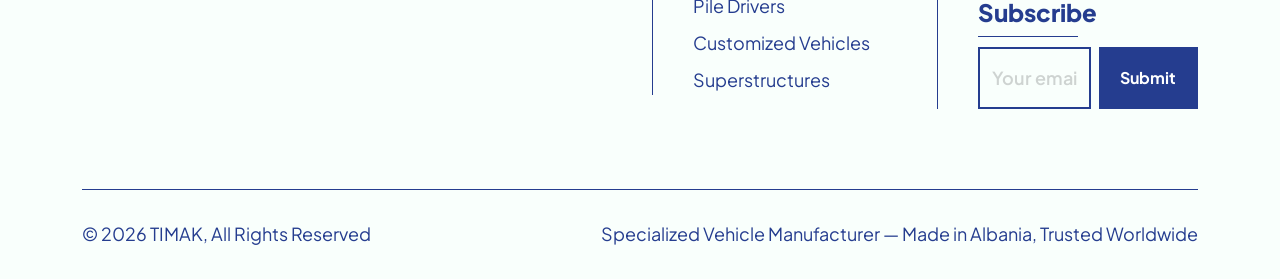
==== commit 8ee642b9: "Full-bleed homepage hero and TIMAK divisions product structure - Remove hero section width cap so it" ====
--- a/about-us.html
+++ b/about-us.html
@@ -81,26 +81,31 @@
 												</svg>
 											</span>
 										</a>
-										<div class="dropdown-menu dropdown-menu-lg">
-											<div class="row">
-												<div class="col-lg-6">
-													<div class="d-flex flex-column">
-														<a class="dropdown-item" href="products.html#ambulances" aria-label="single-pages"><span class="link-hover-animation-1" data-i18n="nav.products.ambulances">Ambulances</span></a>
-														<a class="dropdown-item" href="products.html#firefighting-vehicles" aria-label="single-pages"><span class="link-hover-animation-1" data-i18n="nav.products.firefighting">Firefighting Vehicles</span></a>
-														<a class="dropdown-item" href="products.html#mobile-health-vehicles" aria-label="single-pages"><span class="link-hover-animation-1" data-i18n="nav.products.mobileHealth">Mobile Health Vehicles</span></a>
-														<a class="dropdown-item" href="products.html#law-enforcement-vehicles" aria-label="single-pages"><span class="link-hover-animation-1" data-i18n="nav.products.lawEnforcement">Law Enforcement Vehicles</span></a>
-													</div>
-												</div>
-												<div class="col-lg-6">
-													<div class="d-flex flex-column dropdown-items-separator separator">
-														<a class="dropdown-item" href="products.html#defence-vehicles" aria-label="single-pages"><span class="link-hover-animation-1" data-i18n="nav.products.defence">Defence Vehicles</span></a>
-														<a class="dropdown-item" href="products.html#pile-drivers" aria-label="single-pages"><span class="link-hover-animation-1" data-i18n="nav.products.pileDrivers">Pile Drivers</span></a>
-														<a class="dropdown-item" href="products.html#customized-vehicles" aria-label="single-pages"><span class="link-hover-animation-1" data-i18n="nav.products.customized">Customized Vehicles</span></a>
-														<a class="dropdown-item" href="products.html#superstructures" aria-label="single-pages"><span class="link-hover-animation-1" data-i18n="nav.products.superstructures">SuperStructures</span></a>
-													</div>
+										<div class="dropdown-menu dropdown-menu-lg dropdown-menu-divisions">
+										<div class="row">
+											<div class="col-lg-6">
+												<div class="d-flex flex-column">
+													<span class="dropdown-division-label" data-i18n="nav.products.division.emergency">TIMAK Emergency</span>
+													<a class="dropdown-item dropdown-item-nested" href="products.html#ambulances" data-category="ambulances" aria-label="single-pages"><span class="link-hover-animation-1" data-i18n="nav.products.ambulances">Ambulances</span></a>
+													<a class="dropdown-item dropdown-item-nested" href="products.html#firefighting-vehicles" data-category="firefighting-vehicles" aria-label="single-pages"><span class="link-hover-animation-1" data-i18n="nav.products.firefighting">Firefighting Vehicles</span></a>
+													<a class="dropdown-item dropdown-item-nested" href="products.html#mobile-health-vehicles" data-category="mobile-health-vehicles" aria-label="single-pages"><span class="link-hover-animation-1" data-i18n="nav.products.mobileHealth">Mobile Health Vehicles</span></a>
+													<span class="dropdown-division-label dropdown-division-label-spaced" data-i18n="nav.products.division.defence">TIMAK Defence</span>
+													<a class="dropdown-item dropdown-item-nested" href="products.html#defence-vehicles" data-category="defence-vehicles" aria-label="single-pages"><span class="link-hover-animation-1" data-i18n="nav.products.defence">Defence Vehicles</span></a>
+													<a class="dropdown-item dropdown-item-nested" href="products.html#law-enforcement-vehicles" data-category="law-enforcement-vehicles" aria-label="single-pages"><span class="link-hover-animation-1" data-i18n="nav.products.lawEnforcement">Law Enforcement Vehicles</span></a>
+												</div>
+											</div>
+											<div class="col-lg-6">
+												<div class="d-flex flex-column dropdown-items-separator separator">
+													<span class="dropdown-division-label" data-i18n="nav.products.division.groundworks">TIMAK Groundworks</span>
+													<a class="dropdown-item dropdown-item-nested" href="products.html#pile-drivers" data-category="pile-drivers" aria-label="single-pages"><span class="link-hover-animation-1" data-i18n="nav.products.pileDrivers">Pile Drivers</span></a>
+													<span class="dropdown-division-label dropdown-division-label-spaced" data-i18n="nav.products.division.utility">TIMAK Utility</span>
+													<a class="dropdown-item dropdown-item-nested" href="products.html#superstructures" data-category="superstructures" aria-label="single-pages"><span class="link-hover-animation-1" data-i18n="nav.products.superstructures">SuperStructures</span></a>
+													<span class="dropdown-division-label dropdown-division-label-spaced" data-i18n="nav.products.division.engineering">TIMAK Engineering</span>
+													<a class="dropdown-item dropdown-item-nested" href="products.html#customized-vehicles" data-category="customized-vehicles" aria-label="single-pages"><span class="link-hover-animation-1" data-i18n="nav.products.customized">Customized Vehicles</span></a>
 												</div>
 											</div>
 										</div>
+									</div>
 									</li>
 									<li class="nav-item">
 										<a class="nav-link" href="after-sales-services.html" aria-label="nav-links" data-i18n="nav.afterSales">After Sales Services</a>
@@ -174,26 +179,31 @@
 										</svg>
 									</span>
 								</a>
-								<div class="dropdown-menu dropdown-menu-lg">
-									<div class="row">
-										<div class="col-lg-6">
-											<div class="d-flex flex-column">
-												<a class="dropdown-item" href="products.html#ambulances" aria-label="single-pages"><span class="link-hover-animation-1" data-i18n="nav.products.ambulances">Ambulances</span></a>
-												<a class="dropdown-item" href="products.html#firefighting-vehicles" aria-label="single-pages"><span class="link-hover-animation-1" data-i18n="nav.products.firefighting">Firefighting Vehicles</span></a>
-												<a class="dropdown-item" href="products.html#mobile-health-vehicles" aria-label="single-pages"><span class="link-hover-animation-1" data-i18n="nav.products.mobileHealth">Mobile Health Vehicles</span></a>
-												<a class="dropdown-item" href="products.html#law-enforcement-vehicles" aria-label="single-pages"><span class="link-hover-animation-1" data-i18n="nav.products.lawEnforcement">Law Enforcement Vehicles</span></a>
-											</div>
-										</div>
-										<div class="col-lg-6">
-											<div class="d-flex flex-column dropdown-items-separator separator">
-												<a class="dropdown-item" href="products.html#defence-vehicles" aria-label="single-pages"><span class="link-hover-animation-1" data-i18n="nav.products.defence">Defence Vehicles</span></a>
-												<a class="dropdown-item" href="products.html#pile-drivers" aria-label="single-pages"><span class="link-hover-animation-1" data-i18n="nav.products.pileDrivers">Pile Drivers</span></a>
-												<a class="dropdown-item" href="products.html#customized-vehicles" aria-label="single-pages"><span class="link-hover-animation-1" data-i18n="nav.products.customized">Customized Vehicles</span></a>
-												<a class="dropdown-item" href="products.html#superstructures" aria-label="single-pages"><span class="link-hover-animation-1" data-i18n="nav.products.superstructures">SuperStructures</span></a>
+								<div class="dropdown-menu dropdown-menu-lg dropdown-menu-divisions">
+										<div class="row">
+											<div class="col-lg-6">
+												<div class="d-flex flex-column">
+													<span class="dropdown-division-label" data-i18n="nav.products.division.emergency">TIMAK Emergency</span>
+													<a class="dropdown-item dropdown-item-nested" href="products.html#ambulances" data-category="ambulances" aria-label="single-pages"><span class="link-hover-animation-1" data-i18n="nav.products.ambulances">Ambulances</span></a>
+													<a class="dropdown-item dropdown-item-nested" href="products.html#firefighting-vehicles" data-category="firefighting-vehicles" aria-label="single-pages"><span class="link-hover-animation-1" data-i18n="nav.products.firefighting">Firefighting Vehicles</span></a>
+													<a class="dropdown-item dropdown-item-nested" href="products.html#mobile-health-vehicles" data-category="mobile-health-vehicles" aria-label="single-pages"><span class="link-hover-animation-1" data-i18n="nav.products.mobileHealth">Mobile Health Vehicles</span></a>
+													<span class="dropdown-division-label dropdown-division-label-spaced" data-i18n="nav.products.division.defence">TIMAK Defence</span>
+													<a class="dropdown-item dropdown-item-nested" href="products.html#defence-vehicles" data-category="defence-vehicles" aria-label="single-pages"><span class="link-hover-animation-1" data-i18n="nav.products.defence">Defence Vehicles</span></a>
+													<a class="dropdown-item dropdown-item-nested" href="products.html#law-enforcement-vehicles" data-category="law-enforcement-vehicles" aria-label="single-pages"><span class="link-hover-animation-1" data-i18n="nav.products.lawEnforcement">Law Enforcement Vehicles</span></a>
+												</div>
+											</div>
+											<div class="col-lg-6">
+												<div class="d-flex flex-column dropdown-items-separator separator">
+													<span class="dropdown-division-label" data-i18n="nav.products.division.groundworks">TIMAK Groundworks</span>
+													<a class="dropdown-item dropdown-item-nested" href="products.html#pile-drivers" data-category="pile-drivers" aria-label="single-pages"><span class="link-hover-animation-1" data-i18n="nav.products.pileDrivers">Pile Drivers</span></a>
+													<span class="dropdown-division-label dropdown-division-label-spaced" data-i18n="nav.products.division.utility">TIMAK Utility</span>
+													<a class="dropdown-item dropdown-item-nested" href="products.html#superstructures" data-category="superstructures" aria-label="single-pages"><span class="link-hover-animation-1" data-i18n="nav.products.superstructures">SuperStructures</span></a>
+													<span class="dropdown-division-label dropdown-division-label-spaced" data-i18n="nav.products.division.engineering">TIMAK Engineering</span>
+													<a class="dropdown-item dropdown-item-nested" href="products.html#customized-vehicles" data-category="customized-vehicles" aria-label="single-pages"><span class="link-hover-animation-1" data-i18n="nav.products.customized">Customized Vehicles</span></a>
+												</div>
 											</div>
 										</div>
 									</div>
-								</div>
 							</li>
 							<li class="nav-item">
 								<a class="nav-link" href="after-sales-services.html" aria-label="nav-links" data-i18n="nav.afterSales">After Sales Services</a>
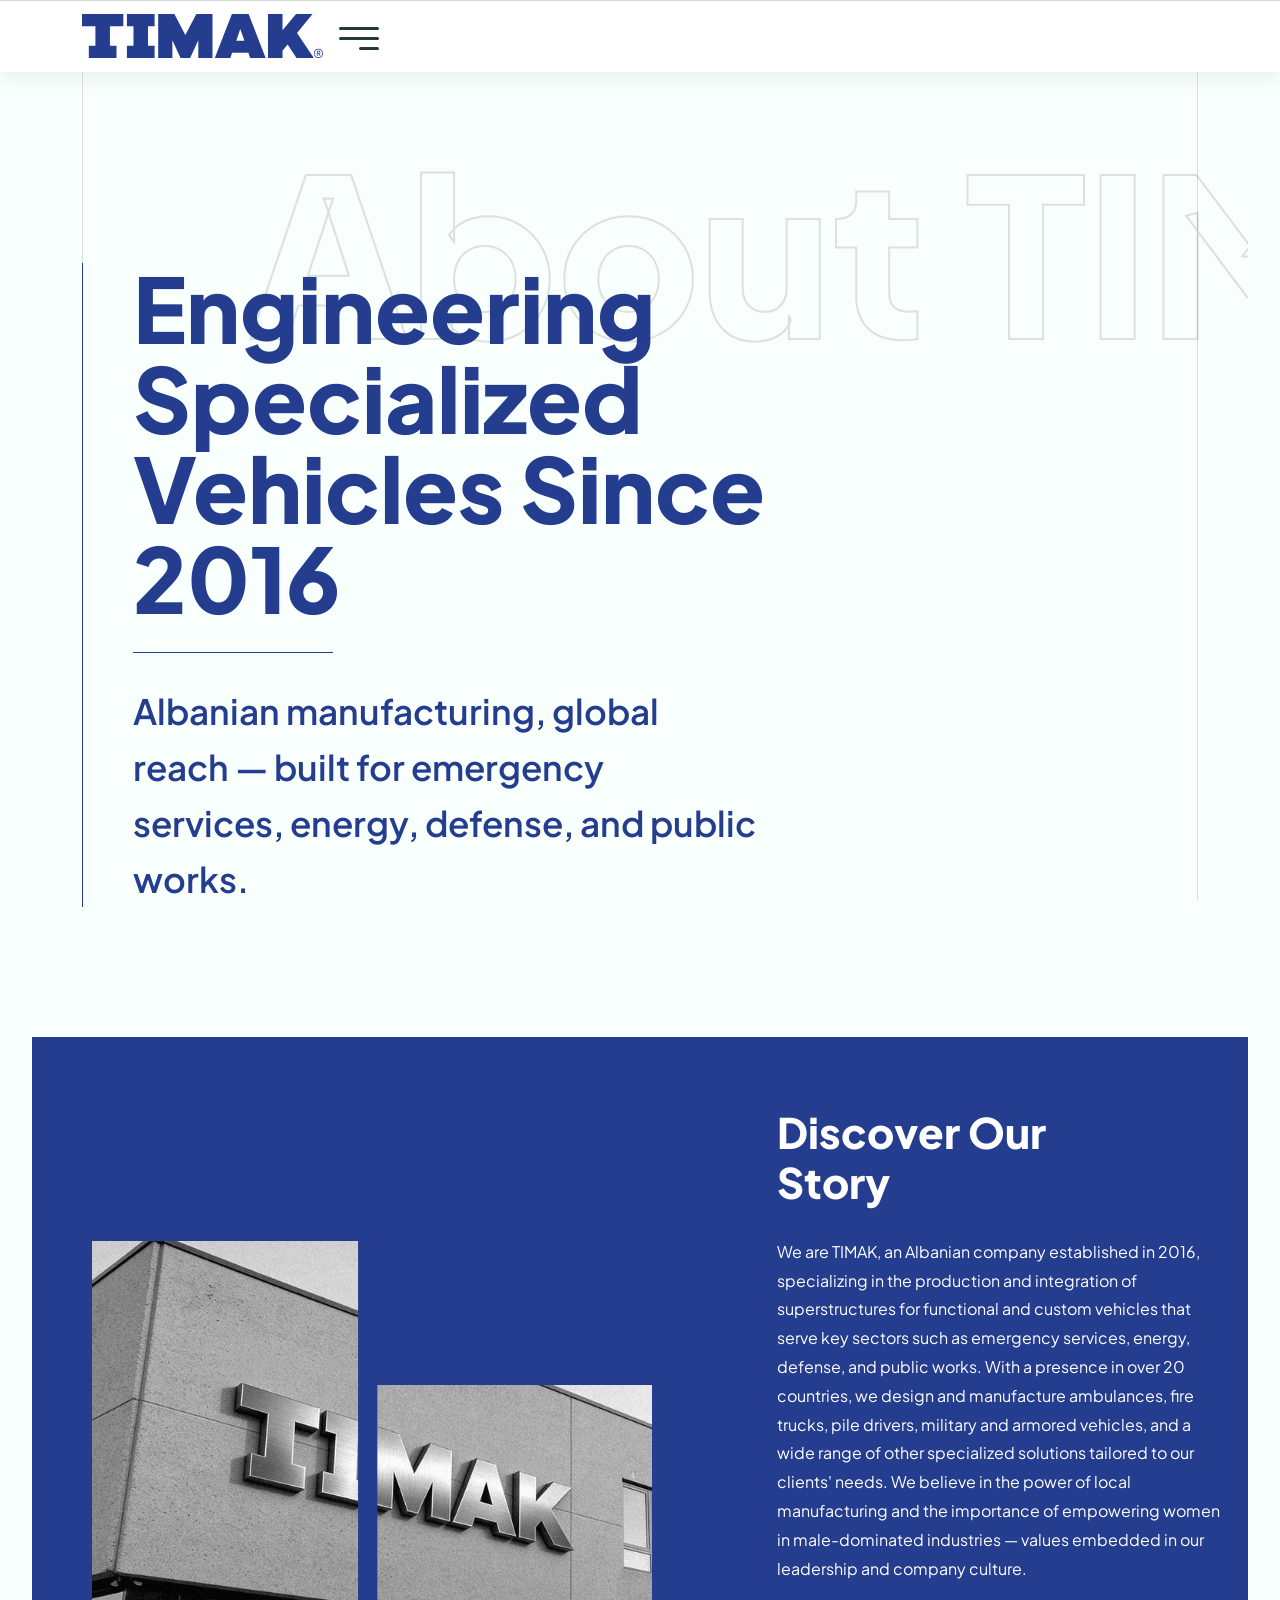
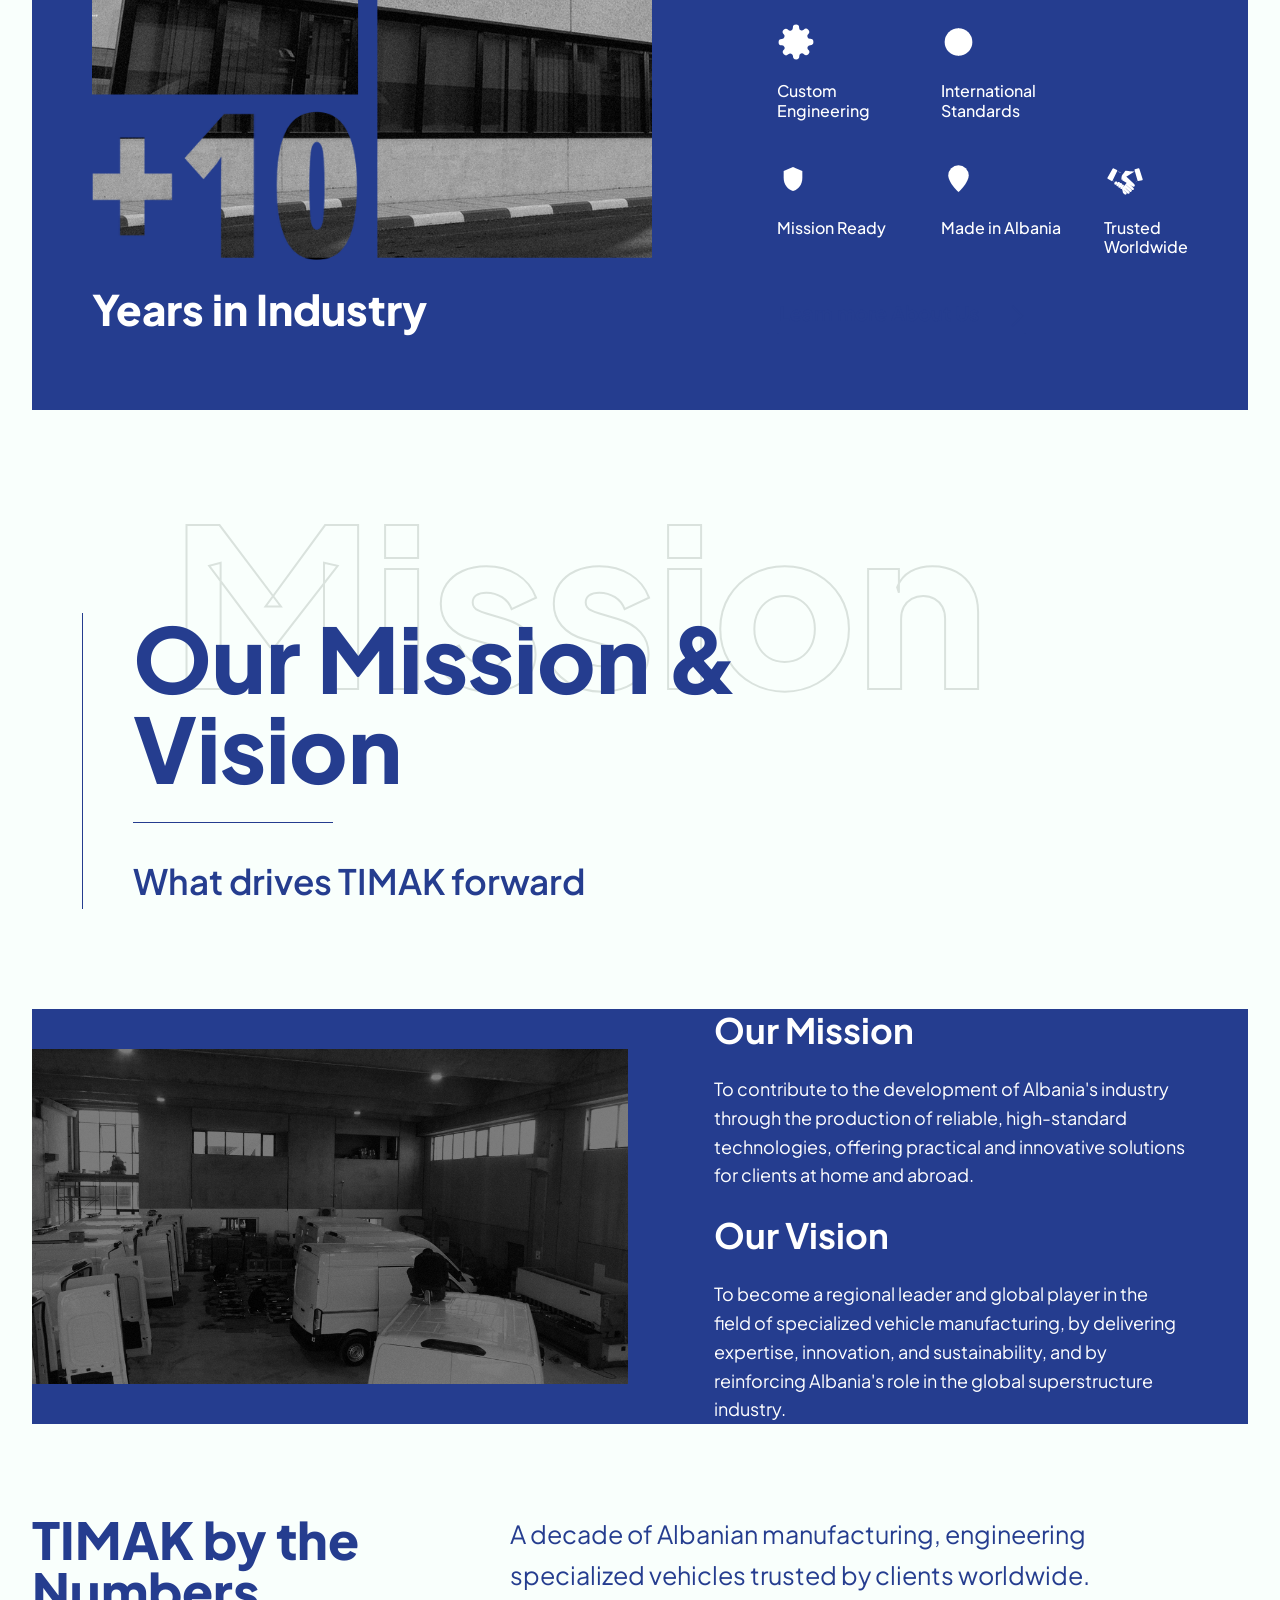
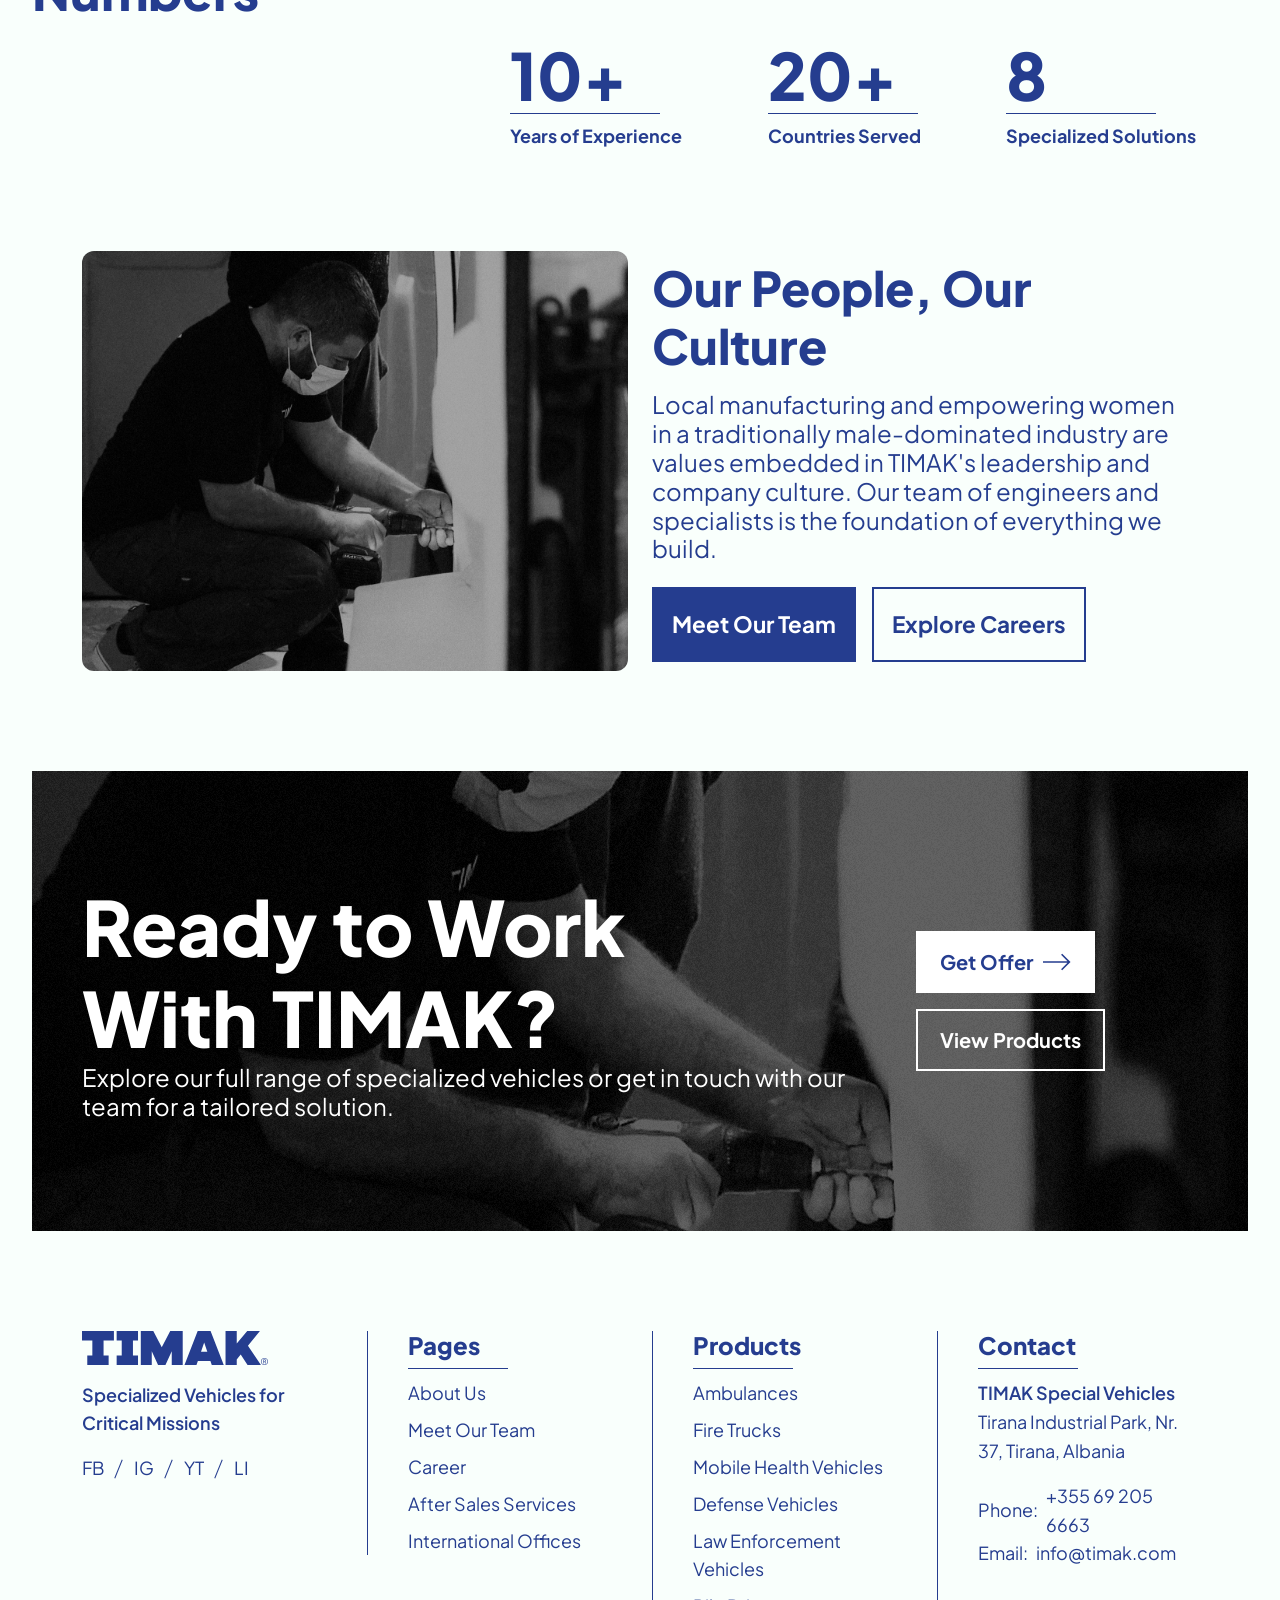
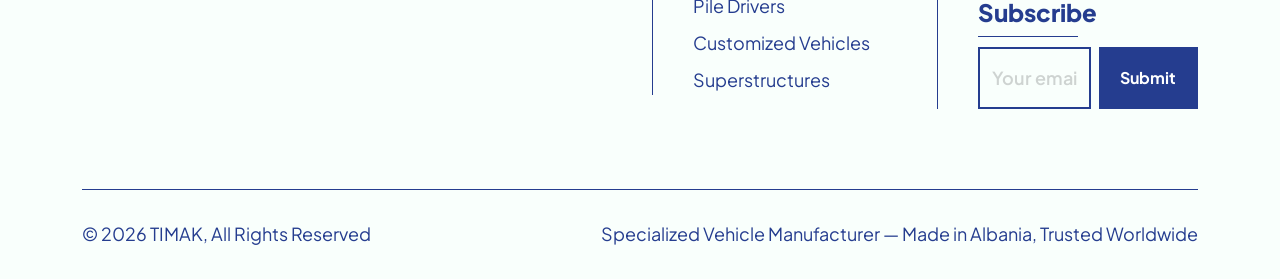
==== commit 69f83a2c: "favicon" ====
--- a/about-us.html
+++ b/about-us.html
@@ -7,7 +7,8 @@
 		<meta name="viewport" content="width=device-width, initial-scale=1">
 		<meta name="description" content="TIMAK is an Albanian manufacturer of specialized vehicles established in 2016 — ambulances, firefighting vehicles, defence vehicles, pile drivers, and superstructures, trusted in over 20 countries." data-i18n-content="seo.about.description">
 		<title data-i18n-doctitle="seo.about.title">About Us | TIMAK Specialized Vehicle Manufacturer</title>
-		<link rel="shortcut icon" type="images/png" href="assets/images/fav-icon/favicon.ico">
+		<link rel="icon" type="image/svg+xml" href="assets/images/timak-logo-vertical.svg">
+		<link rel="alternate icon" href="assets/images/fav-icon/favicon.ico">
 
 		<link rel="preconnect" href="https://fonts.googleapis.com">
 		<link rel="preconnect" href="https://fonts.gstatic.com" crossorigin>
